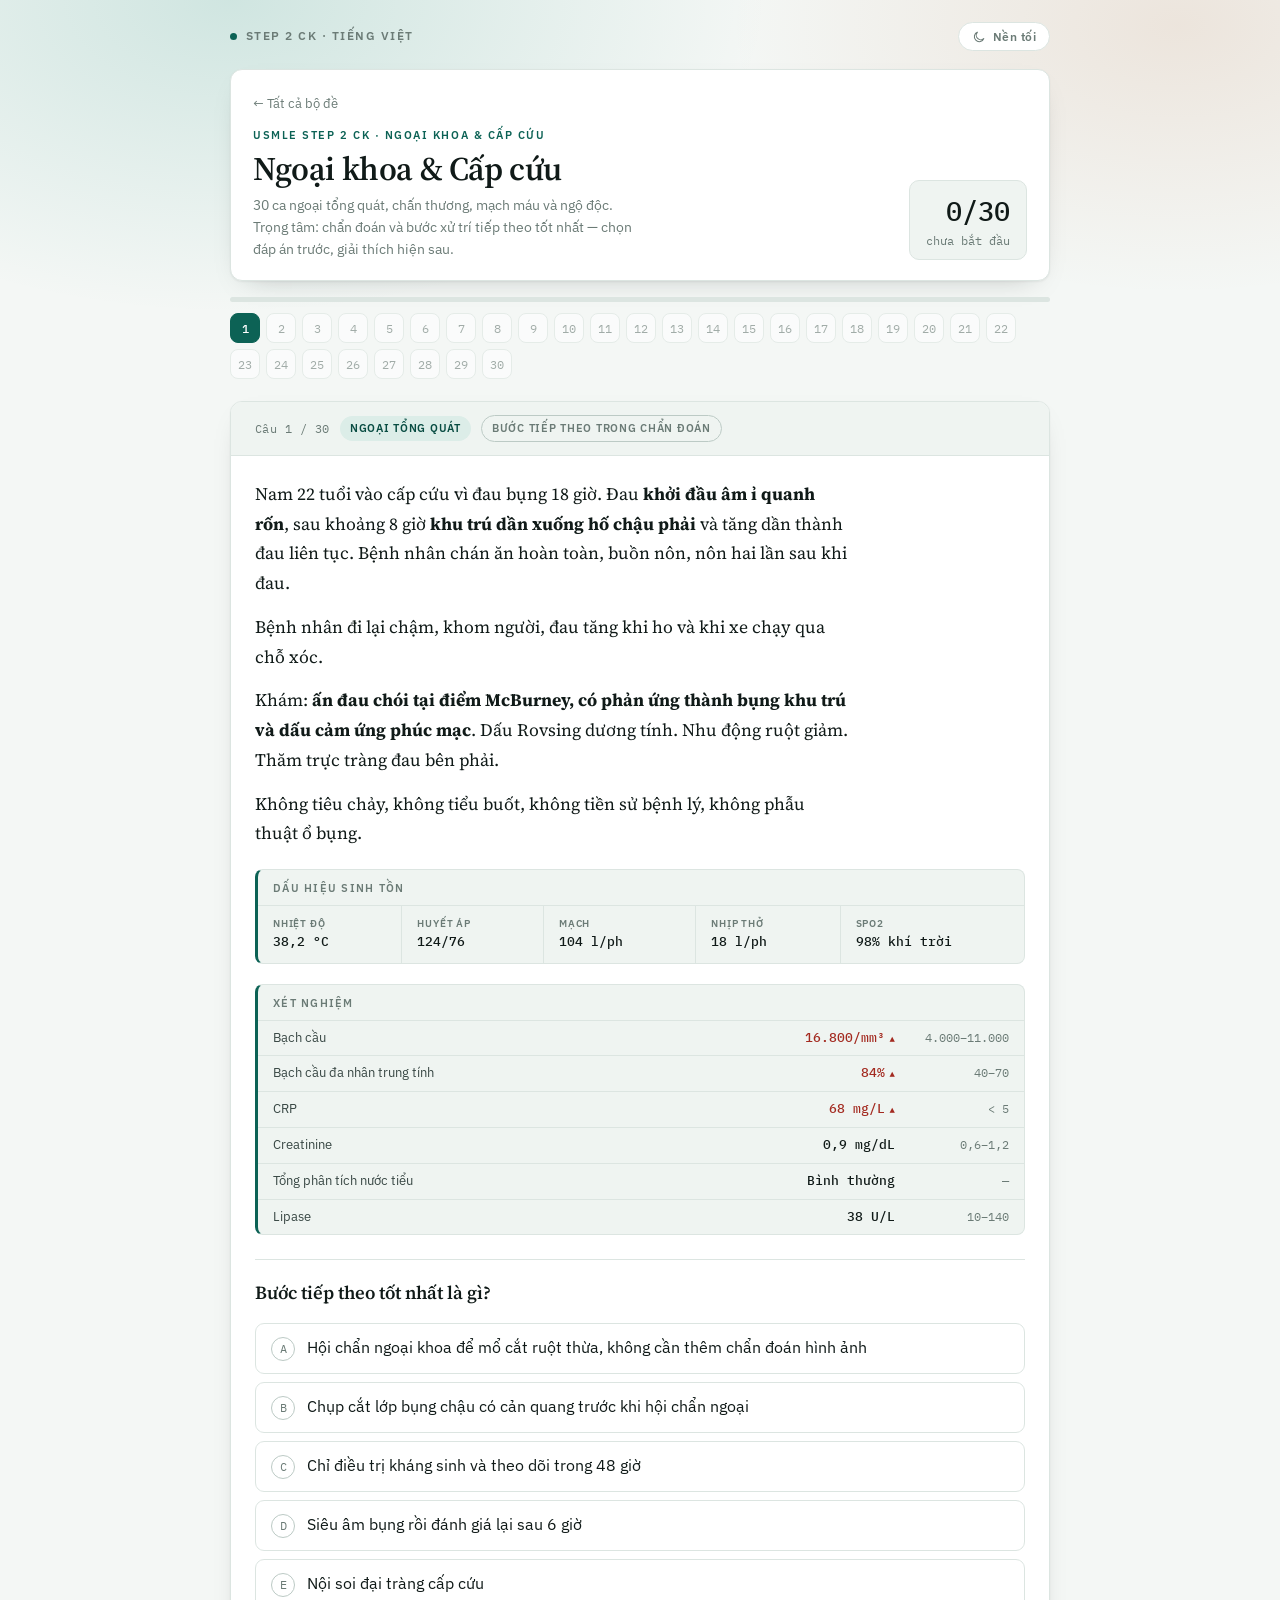
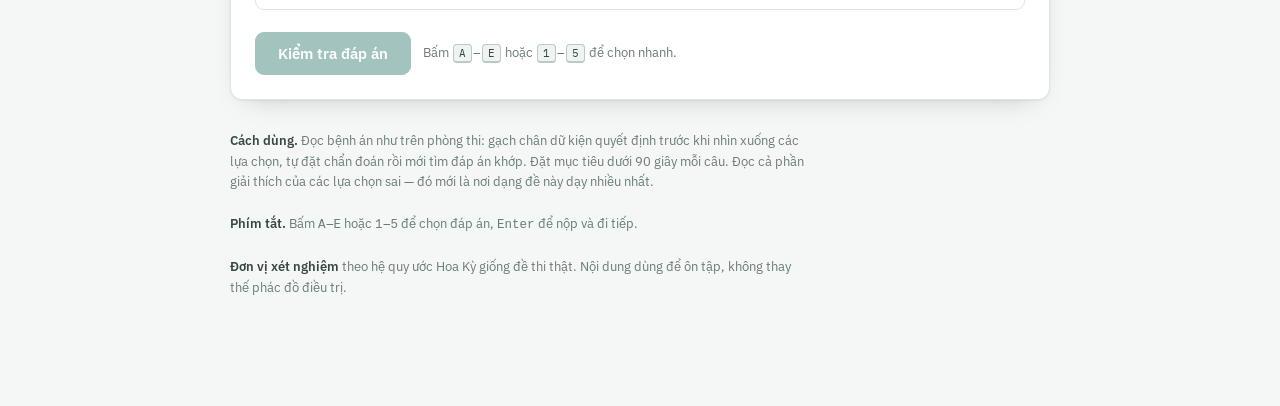
==== ngoai-cap-cuu/index.html @ 0db20a73 "Add Quiz sets: San-Phu-Khoa, Nhi-Khoa, Ngoai-Cap-Cuu and update clinical cases" ====
<!doctype html>
<html lang="vi">
<head>
<meta charset="utf-8">
<meta name="viewport" content="width=device-width, initial-scale=1">
<title>Ngoại khoa & Cấp cứu · USMLE Step 2 CK</title>
<meta name="description" content="30 ca lâm sàng ngoại khoa và cấp cứu kiểu UWorld cho USMLE Step 2 CK, trọng tâm chẩn đoán và bước xử trí tiếp theo, có giải thích từng lựa chọn.">
<meta name="theme-color" content="#0C6255">
<link rel="preconnect" href="https://fonts.googleapis.com">
<link rel="preconnect" href="https://fonts.gstatic.com" crossorigin>
<link rel="stylesheet" href="https://fonts.googleapis.com/css2?family=IBM+Plex+Mono:wght@400;500&family=IBM+Plex+Sans:wght@400;500;600&family=Source+Serif+4:opsz,wght@8..60,400;8..60,600&display=swap">
<link rel="stylesheet" href="../assets/style.css">
<link rel="icon" href="data:image/svg+xml,<svg xmlns='http://www.w3.org/2000/svg' viewBox='0 0 100 100'><text y='.9em' font-size='90'>%F0%9F%A9%BA</text></svg>">
<script>
  /* đặt giao diện trước khi vẽ để không bị nháy nền */
  try {
    var t = localStorage.getItem("step2ck:theme");
    if (t) document.documentElement.setAttribute("data-theme", t);
  } catch (e) {}
</script>
</head>
<body>

<div class="wrap">

  <div class="topbar">
    <a class="brandline" href="../"><span class="dot"></span>Step 2 CK · Tiếng Việt</a>
    <button class="themetoggle" type="button">Nền tối</button>
  </div>

  <header class="masthead">
    <div>
      <a class="backlink" href="../">← Tất cả bộ đề</a>
      <div class="eyebrow" id="set-eyebrow">USMLE Step 2 CK · Ngoại khoa & Cấp cứu</div>
      <h1 id="set-title">Ngoại khoa & Cấp cứu</h1>
      <p id="set-blurb">Trọng tâm: chẩn đoán và bước xử trí tiếp theo tốt nhất. Chọn đáp án trước, giải thích hiện sau.</p>
    </div>
    <div class="scorebox" id="scorebox"><b>0/30</b>chưa bắt đầu</div>
  </header>

  <div class="railwrap">
    <div class="railmeter"><i id="railmeter"></i></div>
    <nav class="rail" id="rail" aria-label="Tiến trình các câu"></nav>
  </div>

  <main id="stage" class="card"></main>

  <footer>
    <b>Cách dùng.</b> Đọc bệnh án như trên phòng thi: gạch chân dữ kiện quyết định trước khi nhìn xuống các lựa chọn, tự đặt chẩn đoán rồi mới tìm đáp án khớp. Đặt mục tiêu dưới 90 giây mỗi câu. Đọc cả phần giải thích của các lựa chọn sai — đó mới là nơi dạng đề này dạy nhiều nhất.
    <br><br>
    <b>Phím tắt.</b> Bấm <kbd>A</kbd>–<kbd>E</kbd> hoặc <kbd>1</kbd>–<kbd>5</kbd> để chọn đáp án, <kbd>Enter</kbd> để nộp và đi tiếp.
    <br><br>
    <b>Đơn vị xét nghiệm</b> theo hệ quy ước Hoa Kỳ giống đề thi thật. Nội dung dùng để ôn tập, không thay thế phác đồ điều trị.
  </footer>
</div>

<script src="../sets/ngoai-cap-cuu.js"></script>
<script src="../assets/quiz.js"></script>
<script src="../assets/site.js"></script>
</body>
</html>
---- assets/style.css ----
/* ==========================================================================
   USMLE Step 2 CK — hệ thống thiết kế dùng chung
   Bảng màu, kiểu chữ và bố cục cho cả trang chủ lẫn trang làm đề.
   Sáng / tối theo hệ thống, có thể ghi đè bằng [data-theme] trên <html>.
   ========================================================================== */

:root{
  --paper:#F4F7F5;
  --surface:#FFFFFF;
  --surface-2:#EFF4F1;
  --ink:#101A18;
  --ink-2:#384744;
  --ink-3:#6B7B76;
  --line:#DCE5E1;
  --line-strong:#BCCAC5;
  --accent:#0C6255;
  --accent-2:#084C42;
  --accent-3:#128976;
  --accent-soft:#DCEDE8;
  --warm:#B4602A;
  --warm-soft:#F8E9DE;
  --good:#42701B;
  --good-soft:#E9F2DA;
  --good-line:#A5C67C;
  --bad:#A32A20;
  --bad-soft:#F9E3E0;
  --bad-line:#E0A9A1;
  --on-accent:#FFFFFF;
  --glow:radial-gradient(60% 70% at 18% 0%, rgba(18,137,118,.16), transparent 70%),
         radial-gradient(50% 60% at 92% 4%, rgba(180,96,42,.12), transparent 70%);
  --shadow:0 1px 2px rgba(16,26,24,.05), 0 10px 28px -18px rgba(16,26,24,.35);
  --shadow-lift:0 2px 4px rgba(16,26,24,.06), 0 22px 44px -24px rgba(16,26,24,.42);
  --radius:12px;
  --serif:"Source Serif 4", Georgia, "Times New Roman", serif;
  --sans:"IBM Plex Sans", "Segoe UI", Roboto, Helvetica, Arial, sans-serif;
  --mono:"IBM Plex Mono", "SF Mono", Consolas, monospace;
}

@media (prefers-color-scheme: dark){
  :root:not([data-theme="light"]){
    --paper:#0C1412;
    --surface:#141F1D;
    --surface-2:#1A2724;
    --ink:#E9F0ED;
    --ink-2:#B3C2BD;
    --ink-3:#7C8C87;
    --line:#25332F;
    --line-strong:#3A4B46;
    --accent:#5FC9B4;
    --accent-2:#93E0CF;
    --accent-3:#7FD6C2;
    --accent-soft:#0F3630;
    --warm:#E2A176;
    --warm-soft:#33231A;
    --good:#9DCC66;
    --good-soft:#1A2C11;
    --good-line:#3F5E24;
    --bad:#EB958A;
    --bad-soft:#361B17;
    --bad-line:#6B3630;
    --on-accent:#0A1210;
    --glow:radial-gradient(60% 70% at 18% 0%, rgba(95,201,180,.10), transparent 70%),
           radial-gradient(50% 60% at 92% 4%, rgba(226,161,118,.08), transparent 70%);
    --shadow:0 1px 2px rgba(0,0,0,.5), 0 12px 32px -20px rgba(0,0,0,.9);
    --shadow-lift:0 2px 6px rgba(0,0,0,.55), 0 26px 50px -26px rgba(0,0,0,1);
  }
}

:root[data-theme="dark"]{
  --paper:#0C1412;
  --surface:#141F1D;
  --surface-2:#1A2724;
  --ink:#E9F0ED;
  --ink-2:#B3C2BD;
  --ink-3:#7C8C87;
  --line:#25332F;
  --line-strong:#3A4B46;
  --accent:#5FC9B4;
  --accent-2:#93E0CF;
  --accent-3:#7FD6C2;
  --accent-soft:#0F3630;
  --warm:#E2A176;
  --warm-soft:#33231A;
  --good:#9DCC66;
  --good-soft:#1A2C11;
  --good-line:#3F5E24;
  --bad:#EB958A;
  --bad-soft:#361B17;
  --bad-line:#6B3630;
  --on-accent:#0A1210;
  --glow:radial-gradient(60% 70% at 18% 0%, rgba(95,201,180,.10), transparent 70%),
         radial-gradient(50% 60% at 92% 4%, rgba(226,161,118,.08), transparent 70%);
  --shadow:0 1px 2px rgba(0,0,0,.5), 0 12px 32px -20px rgba(0,0,0,.9);
  --shadow-lift:0 2px 6px rgba(0,0,0,.55), 0 26px 50px -26px rgba(0,0,0,1);
}

*{box-sizing:border-box}
html{color-scheme:light dark}
body{
  margin:0;
  background:var(--paper);
  background-image:var(--glow);
  background-repeat:no-repeat;
  background-size:100% 640px;
  background-attachment:fixed;
  color:var(--ink);
  font-family:var(--sans);
  font-size:16px;
  line-height:1.6;
  -webkit-font-smoothing:antialiased;
}
img{max-width:100%}
:focus-visible{outline:2px solid var(--accent); outline-offset:2px; border-radius:4px}
@media (prefers-reduced-motion: reduce){*{animation:none !important; transition:none !important}}

.wrap{max-width:860px; margin:0 auto; padding:22px 20px 110px}

/* ---------- thanh trên cùng ---------- */
.topbar{display:flex; align-items:center; justify-content:space-between; gap:12px; margin-bottom:18px}
.brandline{
  display:inline-flex; align-items:center; gap:9px;
  font-size:11.5px; font-weight:600; letter-spacing:.13em; text-transform:uppercase;
  color:var(--ink-3); text-decoration:none;
}
.brandline .dot{width:7px; height:7px; border-radius:50%; background:var(--accent); flex:0 0 auto}
a.brandline:hover{color:var(--accent)}
.themetoggle{
  display:inline-flex; align-items:center; gap:7px;
  padding:6px 13px; cursor:pointer;
  font-family:var(--sans); font-size:12px; font-weight:600; letter-spacing:.04em;
  color:var(--ink-3); background:var(--surface);
  border:1px solid var(--line); border-radius:999px;
  transition:border-color .15s ease, color .15s ease;
}
.themetoggle:hover{border-color:var(--line-strong); color:var(--ink)}
.themetoggle svg{width:14px; height:14px; fill:none; stroke:currentColor; stroke-width:1.8; stroke-linecap:round}

/* ---------- ảnh đại diện ---------- */
.avatar{
  position:relative; flex:0 0 auto;
  border-radius:50%; overflow:hidden;
  background:linear-gradient(150deg, var(--accent-3), var(--accent-2));
  box-shadow:0 0 0 1px var(--line), 0 0 0 5px var(--surface), 0 0 0 6px var(--accent-soft),
             0 14px 32px -14px rgba(12,98,85,.5);
}
.avatar img{width:100%; height:100%; object-fit:cover; object-position:50% 22%; display:block; position:relative; z-index:1}
.avatar .fallback{
  position:absolute; inset:0; display:grid; place-items:center; z-index:0;
  font-family:var(--serif); font-weight:600; color:var(--on-accent);
  font-size:.4em; letter-spacing:.02em; pointer-events:none;
}
.avatar.lg{width:106px; height:106px; font-size:106px}
.avatar.sm{
  width:40px; height:40px; font-size:40px;
  box-shadow:0 0 0 1px var(--line), 0 0 0 3px var(--surface), 0 0 0 4px var(--accent-soft);
}

/* ---------- hero trang chủ ---------- */
.hero{
  display:flex; align-items:center; gap:22px; flex-wrap:wrap;
  padding:26px;
  background:var(--surface);
  border:1px solid var(--line); border-radius:var(--radius);
  box-shadow:var(--shadow);
}
.hero-text{flex:1 1 320px; min-width:0}
.eyebrow{
  font-size:11px; font-weight:600; letter-spacing:.14em; text-transform:uppercase;
  color:var(--accent);
}
.hero h1{
  font-family:var(--serif); font-weight:600;
  font-size:clamp(27px,4.6vw,38px); line-height:1.1;
  margin:8px 0 0; text-wrap:balance; letter-spacing:-.015em;
}
.hero p{margin:9px 0 0; color:var(--ink-2); font-size:14.5px; max-width:52ch}
.owner{
  margin-top:14px; padding-top:13px; border-top:1px solid var(--line);
  font-size:12.5px; color:var(--ink-3);
}
.owner b{color:var(--ink-2); font-weight:600}

/* ---------- dải số liệu ---------- */
.stats{
  display:grid; grid-template-columns:repeat(auto-fit,minmax(118px,1fr)); gap:1px;
  margin-top:14px; background:var(--line);
  border:1px solid var(--line); border-radius:var(--radius); overflow:hidden;
}
.stats div{background:var(--surface); padding:14px 16px}
.stats b{
  display:block; font-family:var(--mono); font-size:24px; font-weight:500;
  color:var(--ink); font-variant-numeric:tabular-nums; line-height:1.2;
}
.stats span{
  display:block; margin-top:3px;
  font-size:10.5px; font-weight:600; letter-spacing:.1em; text-transform:uppercase; color:var(--ink-3);
}
.stats .accent b{color:var(--accent)}

/* ---------- header trang làm đề ---------- */
.masthead{
  display:flex; flex-wrap:wrap; align-items:flex-end; justify-content:space-between;
  gap:14px 20px;
  padding:20px 22px;
  background:var(--surface);
  border:1px solid var(--line); border-radius:var(--radius);
  box-shadow:var(--shadow);
}
.masthead h1{
  font-family:var(--serif); font-weight:600;
  font-size:clamp(24px,4.2vw,33px); line-height:1.12;
  margin:7px 0 0; text-wrap:balance; letter-spacing:-.012em;
}
.masthead p{margin:7px 0 0; color:var(--ink-3); font-size:13.5px; max-width:48ch}
.backlink{
  display:inline-flex; align-items:center; gap:6px; margin-bottom:12px;
  font-size:13px; color:var(--ink-3); text-decoration:none;
}
.backlink:hover{color:var(--accent)}
.scorebox{
  text-align:right; font-family:var(--mono); font-size:11.5px; color:var(--ink-3); line-height:1.5;
  padding:10px 16px; border:1px solid var(--line); border-radius:10px; background:var(--surface-2);
}
.scorebox b{display:block; font-size:27px; color:var(--ink); font-weight:500; font-variant-numeric:tabular-nums}

/* ---------- thanh tiến trình ---------- */
.railwrap{margin:16px 0 22px}
.railmeter{height:5px; border-radius:999px; background:var(--line); overflow:hidden; margin-bottom:11px}
.railmeter i{
  display:block; height:100%; width:0;
  background:linear-gradient(90deg, var(--accent-3), var(--accent));
  border-radius:999px; transition:width .35s cubic-bezier(.4,0,.2,1);
}
.rail{display:flex; flex-wrap:wrap; gap:6px}
.pip{
  width:30px; height:30px; padding:0; cursor:pointer;
  display:grid; place-items:center;
  background:var(--surface); border:1px solid var(--line); border-radius:8px;
  font-family:var(--mono); font-size:12px; font-variant-numeric:tabular-nums;
  color:var(--ink-3);
  transition:transform .12s ease, border-color .12s ease, background .12s ease;
}
.pip:hover:not(:disabled){transform:translateY(-2px); border-color:var(--line-strong)}
.pip[data-state="current"]{background:var(--accent); border-color:var(--accent); color:var(--on-accent); font-weight:500}
.pip[data-state="correct"]{background:var(--good-soft); border-color:var(--good-line); color:var(--good); font-weight:500}
.pip[data-state="wrong"]{background:var(--bad-soft); border-color:var(--bad-line); color:var(--bad); font-weight:500}
.pip:disabled{cursor:default; opacity:.6}

/* ---------- thẻ ca lâm sàng ---------- */
.card{
  background:var(--surface);
  border:1px solid var(--line);
  border-radius:var(--radius);
  box-shadow:var(--shadow);
  overflow:hidden;
}
.card-top{
  display:flex; flex-wrap:wrap; align-items:center; gap:10px;
  padding:13px 24px;
  border-bottom:1px solid var(--line);
  background:var(--surface-2);
}
.qnum{font-family:var(--mono); font-size:12px; color:var(--ink-3); letter-spacing:.04em}
.chip{
  font-size:10.5px; font-weight:600; letter-spacing:.07em; text-transform:uppercase;
  padding:4px 10px; border-radius:999px;
  background:var(--accent-soft); color:var(--accent-2);
}
.chip.task{background:transparent; color:var(--ink-3); border:1px solid var(--line-strong)}

.body{padding:24px}
.fadein{animation:fade .3s cubic-bezier(.2,0,.2,1) both}
@keyframes fade{from{opacity:0; transform:translateY(6px)} to{opacity:1; transform:none}}

.vignette{
  font-family:var(--serif); font-size:17.5px; line-height:1.7; color:var(--ink);
  max-width:66ch;
}
.vignette p{margin:0 0 14px}
.vignette p:last-child{margin-bottom:0}

/* ---------- khối dữ liệu lâm sàng ---------- */
.datablock{
  margin:20px 0;
  border:1px solid var(--line);
  border-left:3px solid var(--accent);
  background:var(--surface-2);
  border-radius:8px;
  overflow:hidden;
}
.datablock .scroll{overflow-x:auto}
.datablock h4{
  margin:0; padding:10px 15px 8px;
  font-size:10.5px; font-weight:600; letter-spacing:.12em; text-transform:uppercase;
  color:var(--ink-3); border-bottom:1px solid var(--line);
}
.vitals{display:flex; flex-wrap:wrap; gap:0; font-family:var(--mono); font-size:13px}
.vitals div{padding:10px 15px; flex:1 1 auto; min-width:108px; border-right:1px solid var(--line)}
.vitals div:last-child{border-right:0}
.vitals span{
  display:block; font-size:10px; letter-spacing:.08em; text-transform:uppercase;
  color:var(--ink-3); font-family:var(--sans); font-weight:600;
}
.vitals b{font-weight:500; font-variant-numeric:tabular-nums}

table.labs{width:100%; border-collapse:collapse; font-family:var(--mono); font-size:13px}
table.labs td{padding:7px 15px; border-bottom:1px solid var(--line); vertical-align:baseline}
table.labs tr:last-child td{border-bottom:0}
table.labs td.name{font-family:var(--sans); color:var(--ink-2); width:52%}
table.labs td.val{text-align:right; font-variant-numeric:tabular-nums; font-weight:500; white-space:nowrap}
table.labs td.ref{text-align:right; color:var(--ink-3); font-size:11.5px; white-space:nowrap; width:1%}
table.labs td.val.hi{color:var(--bad)}
table.labs td.val.hi::after{content:" ▲"; font-size:9px}
table.labs td.val.lo{color:var(--accent)}
table.labs td.val.lo::after{content:" ▼"; font-size:9px}

/* ---------- câu hỏi và lựa chọn ---------- */
.stem{
  margin:24px 0 16px; padding-top:20px;
  border-top:1px solid var(--line);
  font-family:var(--serif); font-size:18.5px; font-weight:600; line-height:1.45;
  text-wrap:balance;
}
.choices{display:flex; flex-direction:column; gap:8px}
.choice{
  display:flex; gap:12px; align-items:flex-start;
  width:100%; text-align:left;
  padding:12px 15px;
  background:var(--surface);
  border:1px solid var(--line);
  border-radius:9px;
  font-family:var(--sans); font-size:15.5px; line-height:1.5; color:var(--ink);
  cursor:pointer;
  transition:border-color .12s ease, background .12s ease, transform .12s ease;
}
.choice:hover:not(:disabled){border-color:var(--line-strong); background:var(--surface-2); transform:translateX(2px)}
.choice .k{
  flex:0 0 auto; width:24px; height:24px; margin-top:1px;
  display:grid; place-items:center;
  border:1px solid var(--line-strong); border-radius:50%;
  font-family:var(--mono); font-size:12px; color:var(--ink-3);
  transition:background .12s ease, color .12s ease, border-color .12s ease;
}
.choice[aria-pressed="true"]{border-color:var(--accent); background:var(--accent-soft)}
.choice[aria-pressed="true"] .k{border-color:var(--accent); background:var(--accent); color:var(--on-accent)}
.choice:disabled{cursor:default; transform:none}
.choice.is-correct{border-color:var(--good-line); background:var(--good-soft)}
.choice.is-correct .k{border-color:var(--good); background:var(--good); color:var(--on-accent)}
.choice.is-wrong{border-color:var(--bad-line); background:var(--bad-soft)}
.choice.is-wrong .k{border-color:var(--bad); background:var(--bad); color:var(--on-accent)}
.choice.is-muted{opacity:.5}
.tag{
  margin-left:auto; align-self:center;
  font-size:10.5px; font-weight:600; letter-spacing:.07em;
  text-transform:uppercase; white-space:nowrap;
}
.tag.g{color:var(--good)}
.tag.r{color:var(--bad)}

/* ---------- nút ---------- */
.actions{display:flex; flex-wrap:wrap; align-items:center; gap:12px; margin-top:22px}
.btn{
  font-family:var(--sans); font-size:14.5px; font-weight:600;
  padding:11px 22px; border-radius:9px; cursor:pointer;
  border:1px solid var(--accent); background:var(--accent); color:var(--on-accent);
  transition:opacity .12s ease, transform .12s ease;
}
.btn:hover:not(:disabled){opacity:.88; transform:translateY(-1px)}
.btn:disabled{opacity:.38; cursor:not-allowed}
.btn.ghost{background:transparent; color:var(--ink-2); border-color:var(--line-strong)}
.btn.ghost:hover:not(:disabled){border-color:var(--ink-3)}
.hint{font-size:13px; color:var(--ink-3)}
.hint kbd{
  font-family:var(--mono); font-size:11px; padding:1px 5px; margin:0 1px;
  border:1px solid var(--line-strong); border-bottom-width:2px; border-radius:4px;
  background:var(--surface-2); color:var(--ink-2);
}

/* ---------- phần giải thích ---------- */
.expl{margin-top:28px; padding-top:24px; border-top:2px solid var(--ink)}
.verdict{
  display:flex; align-items:baseline; gap:10px; flex-wrap:wrap;
  font-size:14px; margin-bottom:20px; padding:12px 15px; border-radius:9px;
}
.verdict.ok{background:var(--good-soft); border:1px solid var(--good-line)}
.verdict.no{background:var(--bad-soft); border:1px solid var(--bad-line)}
.verdict .mark{font-family:var(--sans); font-weight:600; font-size:15px}
.verdict.ok .mark{color:var(--good)}
.verdict.no .mark{color:var(--bad)}
.verdict .ans{font-family:var(--mono); font-size:12.5px; color:var(--ink-2)}
.expl h3{
  font-family:var(--sans); font-size:11px; font-weight:600;
  letter-spacing:.12em; text-transform:uppercase; color:var(--ink-3);
  margin:0 0 9px;
}
.expl h3.spaced{margin-top:26px}
.expl .prose{font-family:var(--serif); font-size:16.5px; line-height:1.68; max-width:66ch; color:var(--ink)}
.expl .prose p{margin:0 0 12px}
.expl .prose p:last-child{margin-bottom:0}
.expl b, .expl strong{font-weight:600}
.wrongs{margin:22px 0 0; padding:0; list-style:none; display:flex; flex-direction:column; gap:12px}
.wrongs li{
  display:grid; grid-template-columns:auto 1fr; gap:12px;
  font-size:15px; line-height:1.58; color:var(--ink-2); max-width:70ch;
}
.wrongs .k{
  font-family:var(--mono); font-size:12px; color:var(--ink-3);
  border:1px solid var(--line); border-radius:6px;
  width:22px; height:22px; display:grid; place-items:center; margin-top:2px;
}
.objective{
  margin-top:26px; padding:16px 19px; border-radius:10px;
  background:var(--accent-soft);
}
.objective h3{color:var(--accent-2); margin-bottom:6px}
.objective p{margin:0; font-family:var(--serif); font-size:16px; line-height:1.62; color:var(--ink)}

/* ---------- tổng kết ---------- */
.summary{padding:28px 24px}
.summary h2{font-family:var(--serif); font-size:26px; margin:0 0 4px; font-weight:600}
.summary .lede{color:var(--ink-3); font-size:14.5px; margin:0 0 22px; max-width:62ch}
.bigscore{
  display:flex; align-items:center; gap:20px; flex-wrap:wrap;
  padding:18px 20px; margin-bottom:24px;
  background:var(--surface-2); border:1px solid var(--line); border-radius:10px;
}
.ring{width:90px; height:90px; flex:0 0 auto; position:relative}
.ring svg{transform:rotate(-90deg); display:block}
.ring circle{fill:none; stroke-width:9; stroke-linecap:round}
.ring .track{stroke:var(--line)}
.ring .fill{stroke:var(--accent); transition:stroke-dashoffset .8s cubic-bezier(.3,0,.2,1)}
.ring .pct{
  position:absolute; inset:0; display:grid; place-items:center;
  font-family:var(--mono); font-size:19px; font-weight:500; color:var(--ink);
  font-variant-numeric:tabular-nums;
}
.bigscore .num{flex:1 1 180px}
.bigscore .num b{display:block; font-family:var(--serif); font-size:30px; font-weight:600; line-height:1.15}
.bigscore .num span{font-size:13px; color:var(--ink-3)}

.byspec{margin:0 0 26px; display:flex; flex-direction:column; gap:9px}
.byspec .row{display:grid; grid-template-columns:minmax(104px,auto) 1fr auto; gap:12px; align-items:center; font-size:13px}
.byspec .nm{color:var(--ink-2); font-weight:500}
.byspec .track{height:6px; border-radius:999px; background:var(--line); overflow:hidden}
.byspec .track i{display:block; height:100%; background:var(--good); border-radius:999px}
.byspec .track i.mid{background:var(--warm)}
.byspec .track i.weak{background:var(--bad)}
.byspec .sc{font-family:var(--mono); font-size:12px; color:var(--ink-3); font-variant-numeric:tabular-nums}

.tally{display:flex; flex-direction:column; gap:0; border-top:1px solid var(--line)}
.tally a{
  display:grid; grid-template-columns:auto 1fr auto; gap:12px; align-items:center;
  padding:12px 4px; border-bottom:1px solid var(--line);
  color:inherit; text-decoration:none; cursor:pointer; border-radius:6px;
}
.tally a:hover{background:var(--surface-2)}
.tally .n{font-family:var(--mono); font-size:12px; color:var(--ink-3)}
.tally .t{font-size:14.5px}
.tally .t em{
  display:block; font-style:normal; font-size:11.5px; color:var(--ink-3);
  letter-spacing:.06em; text-transform:uppercase; font-weight:600;
}
.tally .s{font-size:11px; font-weight:600; letter-spacing:.07em; text-transform:uppercase}
.tally .s.g{color:var(--good)}
.tally .s.r{color:var(--bad)}

/* ---------- trang chủ: danh sách bộ đề ---------- */
.sets{display:grid; grid-template-columns:repeat(auto-fit,minmax(min(100%,330px),1fr)); gap:14px; margin-top:16px}
.set{
  position:relative; display:flex; flex-direction:column;
  padding:20px 22px 18px;
  background:var(--surface); border:1px solid var(--line); border-radius:var(--radius);
  color:inherit; text-decoration:none;
  box-shadow:var(--shadow);
  overflow:hidden;
  transition:border-color .15s ease, transform .15s ease, box-shadow .15s ease;
}
.set::before{
  content:""; position:absolute; inset:0 0 auto 0; height:3px;
  background:linear-gradient(90deg, var(--accent-3), var(--accent));
  opacity:0; transition:opacity .15s ease;
}
a.set:hover{border-color:var(--line-strong); transform:translateY(-3px); box-shadow:var(--shadow-lift)}
a.set:hover::before{opacity:1}
.set .top{display:flex; align-items:center; gap:11px; margin-bottom:10px}
.set .ico{
  flex:0 0 auto; width:36px; height:36px; border-radius:10px;
  display:grid; place-items:center; font-size:18px;
  background:var(--accent-soft);
}
.set h2{
  margin:0; font-family:var(--serif); font-size:19.5px; font-weight:600; line-height:1.2;
  text-wrap:balance; flex:1 1 auto;
}
.set p{margin:0; font-size:14px; color:var(--ink-2); line-height:1.55}
.set .meta{
  margin-top:12px; display:flex; align-items:center; gap:8px; flex-wrap:wrap;
  font-family:var(--mono); font-size:11.5px; color:var(--ink-3);
}
.set .state{
  font-size:10.5px; font-weight:600; letter-spacing:.07em; text-transform:uppercase;
  padding:3px 9px; border-radius:999px; white-space:nowrap;
  font-family:var(--sans);
  background:var(--accent-soft); color:var(--accent-2);
}
.set .state.part{background:var(--warm-soft); color:var(--warm)}
.set .state.full{background:var(--good-soft); color:var(--good)}
.set .prog{margin-top:12px; height:5px; border-radius:999px; background:var(--line); overflow:hidden}
.set .prog i{display:block; height:100%; background:var(--accent); border-radius:999px; transition:width .5s ease}
.set.soon{opacity:.62; box-shadow:none; cursor:default}
.set.soon .state{background:transparent; color:var(--ink-3); border:1px solid var(--line-strong)}
.set.soon .ico{background:var(--surface-2)}

.section-label{
  margin:34px 0 0;
  font-size:11px; font-weight:600; letter-spacing:.12em; text-transform:uppercase;
  color:var(--ink-3);
}

/* ---------- mẹo ôn thi trên trang chủ ---------- */
.tips{
  margin-top:16px; padding:20px 22px;
  background:var(--surface); border:1px solid var(--line); border-radius:var(--radius);
  box-shadow:var(--shadow);
}
.tips h3{
  margin:0 0 12px; font-size:11px; font-weight:600;
  letter-spacing:.12em; text-transform:uppercase; color:var(--ink-3);
}
.tips ol{margin:0; padding-left:20px; display:flex; flex-direction:column; gap:9px}
.tips li{font-size:14.5px; color:var(--ink-2); line-height:1.6}
.tips li b{color:var(--ink); font-weight:600}

footer{margin-top:30px; font-size:12.5px; color:var(--ink-3); line-height:1.65; max-width:72ch}
footer b{color:var(--ink-2); font-weight:600}
footer a{color:var(--accent)}
code{font-family:var(--mono); font-size:.9em; background:var(--surface-2); padding:1px 5px; border-radius:4px}

@media (max-width:560px){
  .wrap{padding:16px 14px 84px}
  .body{padding:18px 16px}
  .card-top{padding:11px 16px}
  .hero{padding:20px 18px; gap:16px}
  .avatar.lg{width:78px; height:78px; font-size:78px}
  .vignette{font-size:16.5px}
  .stem{font-size:17px}
  .scorebox{text-align:left}
  .summary{padding:22px 16px}
  .masthead{padding:16px 18px}
  .byspec .row{grid-template-columns:1fr auto; gap:5px 10px}
  .byspec .track{grid-column:1 / -1; order:3}
}

/* tiêu đề phụ trong bảng tổng kết */
.summary h3{
  margin:0 0 10px; font-size:11px; font-weight:600;
  letter-spacing:.12em; text-transform:uppercase; color:var(--ink-3);
}
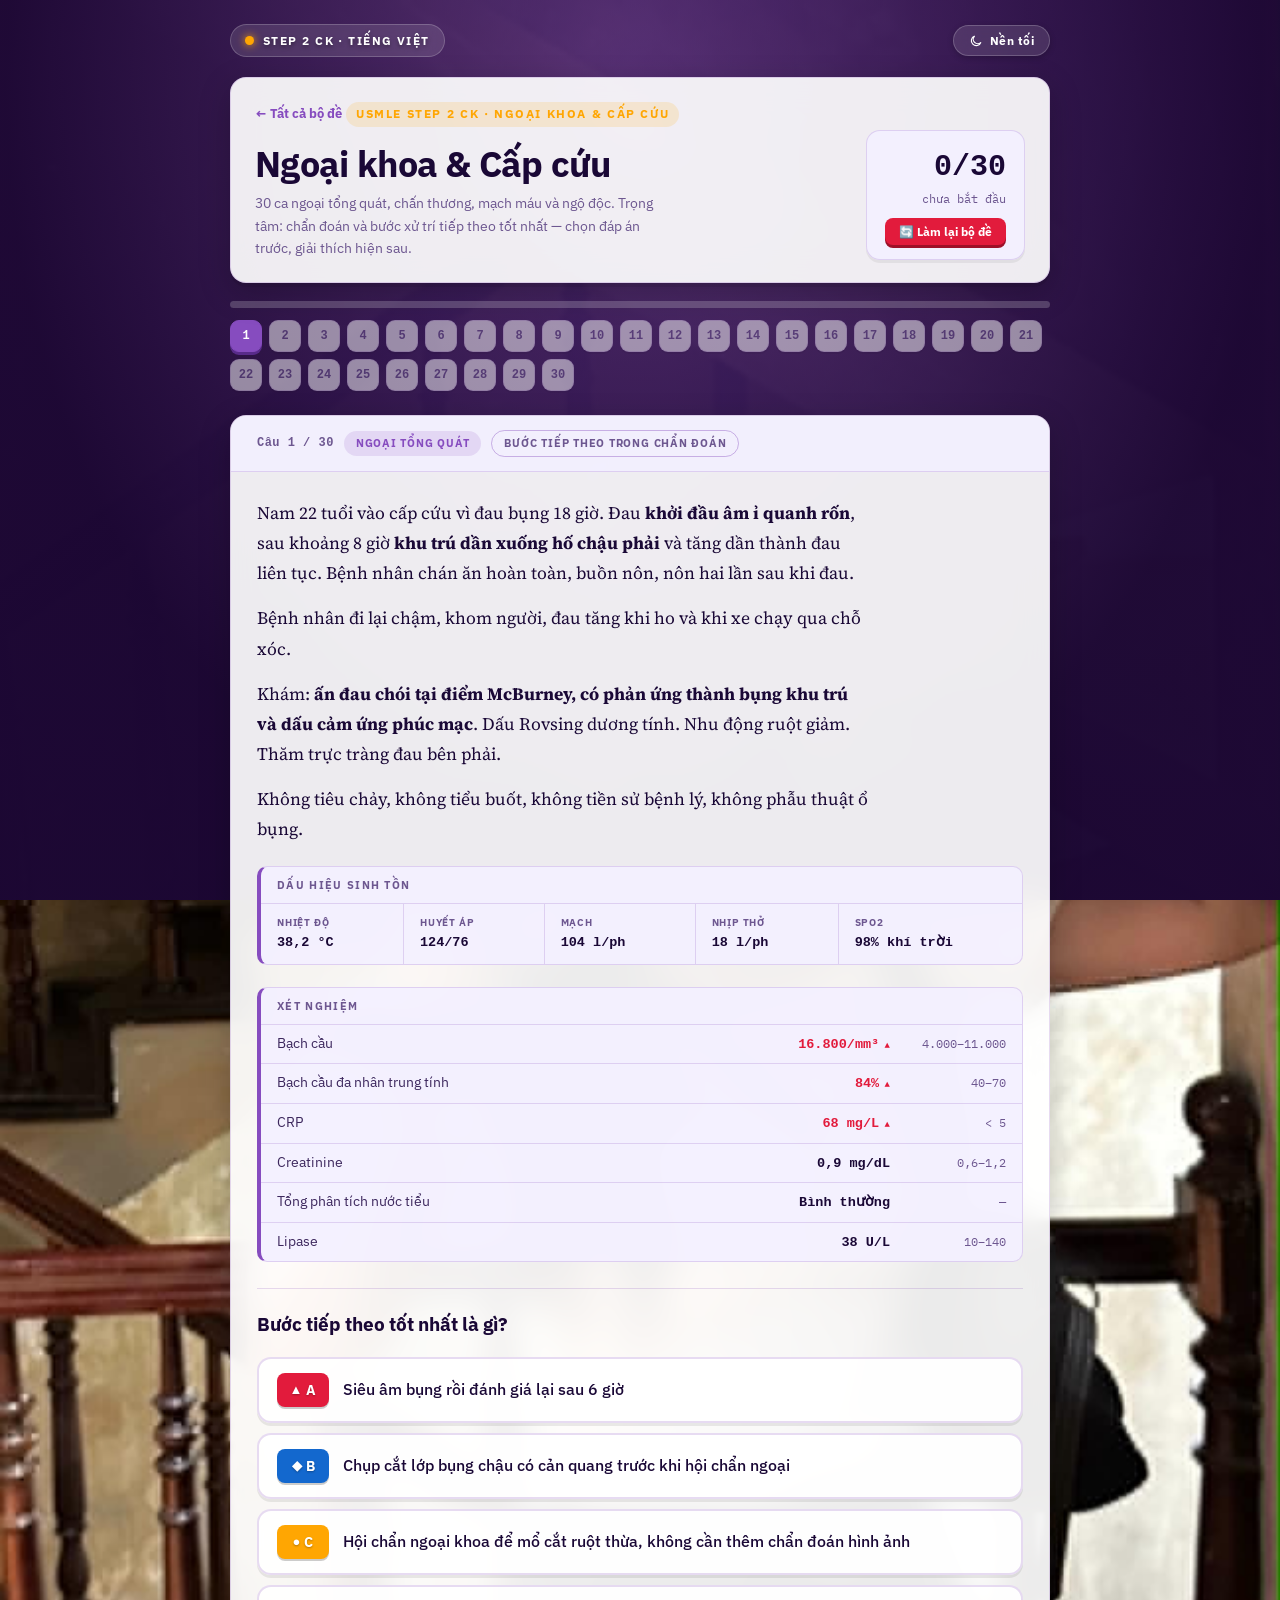
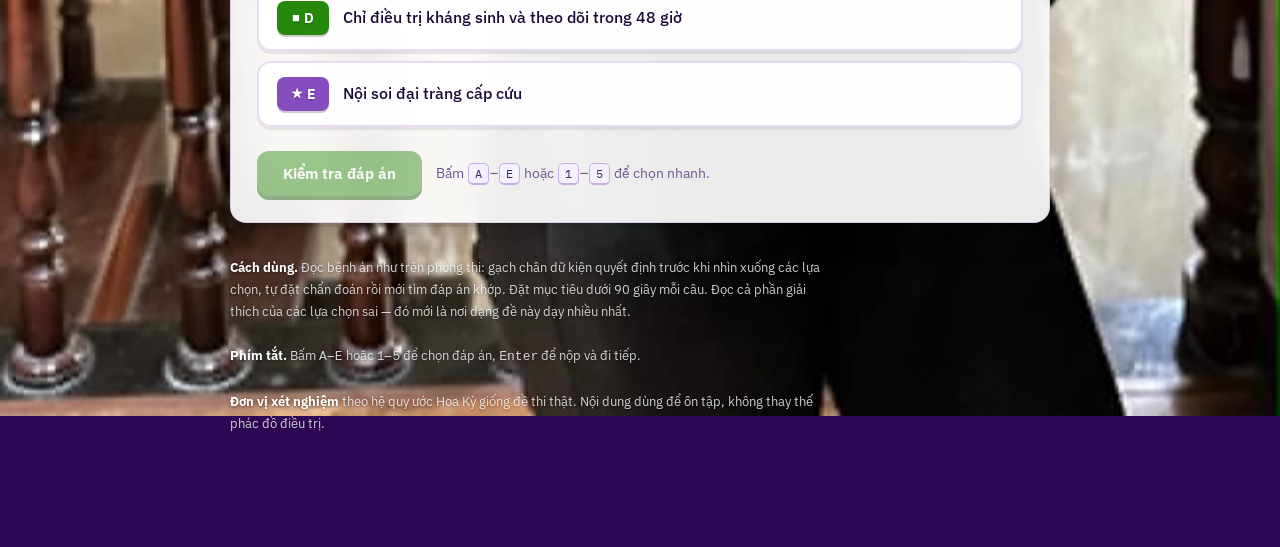
==== commit c0230079: "Add asset cache buster versions to force fresh reload of Kahoot theme and photo" ====
--- a/ngoai-cap-cuu/index.html
+++ b/ngoai-cap-cuu/index.html
@@ -9,7 +9,7 @@
 <link rel="preconnect" href="https://fonts.googleapis.com">
 <link rel="preconnect" href="https://fonts.gstatic.com" crossorigin>
 <link rel="stylesheet" href="https://fonts.googleapis.com/css2?family=IBM+Plex+Mono:wght@400;500&family=IBM+Plex+Sans:wght@400;500;600&family=Source+Serif+4:opsz,wght@8..60,400;8..60,600&display=swap">
-<link rel="stylesheet" href="../assets/style.css">
+<link rel="stylesheet" href="../assets/style.css?v=kahoot2">
 <link rel="icon" href="data:image/svg+xml,<svg xmlns='http://www.w3.org/2000/svg' viewBox='0 0 100 100'><text y='.9em' font-size='90'>%F0%9F%A9%BA</text></svg>">
 <script>
   /* đặt giao diện trước khi vẽ để không bị nháy nền */
@@ -55,7 +55,7 @@
 </div>
 
 <script src="../sets/ngoai-cap-cuu.js"></script>
-<script src="../assets/quiz.js"></script>
-<script src="../assets/site.js"></script>
+<script src="../assets/quiz.js?v=kahoot2"></script>
+<script src="../assets/site.js?v=kahoot2"></script>
 </body>
 </html>
--- a/assets/style.css
+++ b/assets/style.css
@@ -1,36 +1,33 @@
 /* ==========================================================================
-   USMLE Step 2 CK — hệ thống thiết kế dùng chung
-   Bảng màu, kiểu chữ và bố cục cho cả trang chủ lẫn trang làm đề.
-   Sáng / tối theo hệ thống, có thể ghi đè bằng [data-theme] trên <html>.
+   USMLE Step 2 CK — Giao diện phong cách Kahoot & Glassmorphism
+   Hình nền cá nhân hóa với bảng màu rực rỡ, phím bấm 3D và hình khối đặc trưng.
    ========================================================================== */
 
 :root{
-  --paper:#F4F7F5;
-  --surface:#FFFFFF;
-  --surface-2:#EFF4F1;
-  --ink:#101A18;
-  --ink-2:#384744;
-  --ink-3:#6B7B76;
-  --line:#DCE5E1;
-  --line-strong:#BCCAC5;
-  --accent:#0C6255;
-  --accent-2:#084C42;
-  --accent-3:#128976;
-  --accent-soft:#DCEDE8;
-  --warm:#B4602A;
-  --warm-soft:#F8E9DE;
-  --good:#42701B;
-  --good-soft:#E9F2DA;
-  --good-line:#A5C67C;
-  --bad:#A32A20;
-  --bad-soft:#F9E3E0;
-  --bad-line:#E0A9A1;
+  --paper:#2E0854;
+  --surface:rgba(255, 255, 255, 0.92);
+  --surface-2:rgba(244, 240, 255, 0.92);
+  --ink:#1A0836;
+  --ink-2:#3D285E;
+  --ink-3:#6D5790;
+  --line:rgba(134, 76, 191, 0.20);
+  --line-strong:rgba(134, 76, 191, 0.40);
+  --accent:#864CBF;
+  --accent-2:#46178F;
+  --accent-3:#A86CE4;
+  --accent-soft:rgba(134, 76, 191, 0.14);
+  --warm:#FFA602;
+  --warm-soft:rgba(255, 166, 2, 0.16);
+  --good:#26890C;
+  --good-soft:#E5F5DE;
+  --good-line:#73C358;
+  --bad:#E21B3C;
+  --bad-soft:#FDE8EC;
+  --bad-line:#F48B9D;
   --on-accent:#FFFFFF;
-  --glow:radial-gradient(60% 70% at 18% 0%, rgba(18,137,118,.16), transparent 70%),
-         radial-gradient(50% 60% at 92% 4%, rgba(180,96,42,.12), transparent 70%);
-  --shadow:0 1px 2px rgba(16,26,24,.05), 0 10px 28px -18px rgba(16,26,24,.35);
-  --shadow-lift:0 2px 4px rgba(16,26,24,.06), 0 22px 44px -24px rgba(16,26,24,.42);
-  --radius:12px;
+  --shadow:0 10px 32px rgba(0,0,0,.22), 0 4px 0 rgba(0,0,0,.08);
+  --shadow-lift:0 16px 44px rgba(0,0,0,.30), 0 6px 0 rgba(0,0,0,.10);
+  --radius:16px;
   --serif:"Source Serif 4", Georgia, "Times New Roman", serif;
   --sans:"IBM Plex Sans", "Segoe UI", Roboto, Helvetica, Arial, sans-serif;
   --mono:"IBM Plex Mono", "SF Mono", Consolas, monospace;
@@ -38,217 +35,238 @@
 
 @media (prefers-color-scheme: dark){
   :root:not([data-theme="light"]){
-    --paper:#0C1412;
-    --surface:#141F1D;
-    --surface-2:#1A2724;
-    --ink:#E9F0ED;
-    --ink-2:#B3C2BD;
-    --ink-3:#7C8C87;
-    --line:#25332F;
-    --line-strong:#3A4B46;
-    --accent:#5FC9B4;
-    --accent-2:#93E0CF;
-    --accent-3:#7FD6C2;
-    --accent-soft:#0F3630;
-    --warm:#E2A176;
-    --warm-soft:#33231A;
-    --good:#9DCC66;
-    --good-soft:#1A2C11;
-    --good-line:#3F5E24;
-    --bad:#EB958A;
-    --bad-soft:#361B17;
-    --bad-line:#6B3630;
-    --on-accent:#0A1210;
-    --glow:radial-gradient(60% 70% at 18% 0%, rgba(95,201,180,.10), transparent 70%),
-           radial-gradient(50% 60% at 92% 4%, rgba(226,161,118,.08), transparent 70%);
-    --shadow:0 1px 2px rgba(0,0,0,.5), 0 12px 32px -20px rgba(0,0,0,.9);
-    --shadow-lift:0 2px 6px rgba(0,0,0,.55), 0 26px 50px -26px rgba(0,0,0,1);
+    --paper:#120324;
+    --surface:rgba(28, 12, 50, 0.88);
+    --surface-2:rgba(42, 20, 72, 0.88);
+    --ink:#F7F3FF;
+    --ink-2:#D4C6ED;
+    --ink-3:#9E8CBF;
+    --line:rgba(168, 108, 228, 0.25);
+    --line-strong:rgba(168, 108, 228, 0.48);
+    --accent:#B37DED;
+    --accent-2:#DAB6FF;
+    --accent-3:#9D5CE6;
+    --accent-soft:rgba(168, 108, 228, 0.22);
+    --warm:#FFBE3B;
+    --warm-soft:rgba(255, 190, 59, 0.20);
+    --good:#4CD12A;
+    --good-soft:rgba(46, 173, 14, 0.22);
+    --good-line:#389914;
+    --bad:#FF4D6D;
+    --bad-soft:rgba(226, 27, 60, 0.24);
+    --bad-line:#A3132B;
+    --on-accent:#120324;
+    --shadow:0 12px 36px rgba(0,0,0,.55), 0 4px 0 rgba(0,0,0,.4);
+    --shadow-lift:0 18px 48px rgba(0,0,0,.65), 0 6px 0 rgba(0,0,0,.5);
   }
 }
 
 :root[data-theme="dark"]{
-  --paper:#0C1412;
-  --surface:#141F1D;
-  --surface-2:#1A2724;
-  --ink:#E9F0ED;
-  --ink-2:#B3C2BD;
-  --ink-3:#7C8C87;
-  --line:#25332F;
-  --line-strong:#3A4B46;
-  --accent:#5FC9B4;
-  --accent-2:#93E0CF;
-  --accent-3:#7FD6C2;
-  --accent-soft:#0F3630;
-  --warm:#E2A176;
-  --warm-soft:#33231A;
-  --good:#9DCC66;
-  --good-soft:#1A2C11;
-  --good-line:#3F5E24;
-  --bad:#EB958A;
-  --bad-soft:#361B17;
-  --bad-line:#6B3630;
-  --on-accent:#0A1210;
-  --glow:radial-gradient(60% 70% at 18% 0%, rgba(95,201,180,.10), transparent 70%),
-         radial-gradient(50% 60% at 92% 4%, rgba(226,161,118,.08), transparent 70%);
-  --shadow:0 1px 2px rgba(0,0,0,.5), 0 12px 32px -20px rgba(0,0,0,.9);
-  --shadow-lift:0 2px 6px rgba(0,0,0,.55), 0 26px 50px -26px rgba(0,0,0,1);
+  --paper:#120324;
+  --surface:rgba(28, 12, 50, 0.88);
+  --surface-2:rgba(42, 20, 72, 0.88);
+  --ink:#F7F3FF;
+  --ink-2:#D4C6ED;
+  --ink-3:#9E8CBF;
+  --line:rgba(168, 108, 228, 0.25);
+  --line-strong:rgba(168, 108, 228, 0.48);
+  --accent:#B37DED;
+  --accent-2:#DAB6FF;
+  --accent-3:#9D5CE6;
+  --accent-soft:rgba(168, 108, 228, 0.22);
+  --warm:#FFBE3B;
+  --warm-soft:rgba(255, 190, 59, 0.20);
+  --good:#4CD12A;
+  --good-soft:rgba(46, 173, 14, 0.22);
+  --good-line:#389914;
+  --bad:#FF4D6D;
+  --bad-soft:rgba(226, 27, 60, 0.24);
+  --bad-line:#A3132B;
+  --on-accent:#120324;
+  --shadow:0 12px 36px rgba(0,0,0,.55), 0 4px 0 rgba(0,0,0,.4);
+  --shadow-lift:0 18px 48px rgba(0,0,0,.65), 0 6px 0 rgba(0,0,0,.5);
 }
 
 *{box-sizing:border-box}
 html{color-scheme:light dark}
 body{
   margin:0;
-  background:var(--paper);
-  background-image:var(--glow);
+  background-color:#2E0854;
+  background-image:
+    radial-gradient(ellipse at 50% 10%, rgba(134, 76, 191, 0.48) 0%, rgba(30, 8, 55, 0.88) 70%),
+    linear-gradient(180deg, rgba(25, 6, 46, 0.78) 0%, rgba(12, 3, 22, 0.92) 100%),
+    url('bg.png');
+  background-size:cover;
+  background-position:center top;
+  background-attachment:fixed;
   background-repeat:no-repeat;
-  background-size:100% 640px;
-  background-attachment:fixed;
   color:var(--ink);
   font-family:var(--sans);
   font-size:16px;
   line-height:1.6;
   -webkit-font-smoothing:antialiased;
+  min-height:100vh;
 }
 img{max-width:100%}
-:focus-visible{outline:2px solid var(--accent); outline-offset:2px; border-radius:4px}
+:focus-visible{outline:3px solid var(--accent); outline-offset:2px; border-radius:6px}
 @media (prefers-reduced-motion: reduce){*{animation:none !important; transition:none !important}}
 
-.wrap{max-width:860px; margin:0 auto; padding:22px 20px 110px}
+.wrap{max-width:860px; margin:0 auto; padding:24px 20px 120px}
 
 /* ---------- thanh trên cùng ---------- */
-.topbar{display:flex; align-items:center; justify-content:space-between; gap:12px; margin-bottom:18px}
+.topbar{display:flex; align-items:center; justify-content:space-between; gap:12px; margin-bottom:20px}
 .brandline{
   display:inline-flex; align-items:center; gap:9px;
-  font-size:11.5px; font-weight:600; letter-spacing:.13em; text-transform:uppercase;
-  color:var(--ink-3); text-decoration:none;
-}
-.brandline .dot{width:7px; height:7px; border-radius:50%; background:var(--accent); flex:0 0 auto}
-a.brandline:hover{color:var(--accent)}
+  font-size:12px; font-weight:700; letter-spacing:.12em; text-transform:uppercase;
+  color:#FFFFFF; text-decoration:none;
+  text-shadow:0 2px 4px rgba(0,0,0,.4);
+  background:rgba(255,255,255,.12);
+  padding:6px 14px; border-radius:999px;
+  backdrop-filter:blur(8px);
+  border:1px solid rgba(255,255,255,.2);
+  transition:background .15s ease, transform .15s ease;
+}
+.brandline .dot{width:9px; height:9px; border-radius:50%; background:#FFA602; flex:0 0 auto; box-shadow:0 0 8px #FFA602}
+a.brandline:hover{background:rgba(255,255,255,.2); transform:translateY(-1px)}
 .themetoggle{
   display:inline-flex; align-items:center; gap:7px;
-  padding:6px 13px; cursor:pointer;
-  font-family:var(--sans); font-size:12px; font-weight:600; letter-spacing:.04em;
-  color:var(--ink-3); background:var(--surface);
-  border:1px solid var(--line); border-radius:999px;
-  transition:border-color .15s ease, color .15s ease;
-}
-.themetoggle:hover{border-color:var(--line-strong); color:var(--ink)}
-.themetoggle svg{width:14px; height:14px; fill:none; stroke:currentColor; stroke-width:1.8; stroke-linecap:round}
+  padding:7px 15px; cursor:pointer;
+  font-family:var(--sans); font-size:12px; font-weight:700; letter-spacing:.04em;
+  color:#FFFFFF; background:rgba(255,255,255,.12);
+  border:1px solid rgba(255,255,255,.2); border-radius:999px;
+  backdrop-filter:blur(8px);
+  box-shadow:0 2px 6px rgba(0,0,0,.2);
+  transition:border-color .15s ease, background .15s ease, transform .15s ease;
+}
+.themetoggle:hover{background:rgba(255,255,255,.24); transform:translateY(-1px)}
+.themetoggle svg{width:14px; height:14px; fill:none; stroke:currentColor; stroke-width:2; stroke-linecap:round}
 
 /* ---------- ảnh đại diện ---------- */
 .avatar{
   position:relative; flex:0 0 auto;
   border-radius:50%; overflow:hidden;
-  background:linear-gradient(150deg, var(--accent-3), var(--accent-2));
-  box-shadow:0 0 0 1px var(--line), 0 0 0 5px var(--surface), 0 0 0 6px var(--accent-soft),
-             0 14px 32px -14px rgba(12,98,85,.5);
-}
-.avatar img{width:100%; height:100%; object-fit:cover; object-position:50% 22%; display:block; position:relative; z-index:1}
+  background:linear-gradient(150deg, #864CBF, #FFA602);
+  box-shadow:0 0 0 4px #FFFFFF, 0 0 0 7px #FFA602, 0 14px 32px rgba(0,0,0,.45);
+}
+.avatar img{width:100%; height:100%; object-fit:cover; object-position:50% 20%; display:block; position:relative; z-index:1}
 .avatar .fallback{
   position:absolute; inset:0; display:grid; place-items:center; z-index:0;
-  font-family:var(--serif); font-weight:600; color:var(--on-accent);
+  font-family:var(--sans); font-weight:700; color:#FFFFFF;
   font-size:.4em; letter-spacing:.02em; pointer-events:none;
 }
-.avatar.lg{width:106px; height:106px; font-size:106px}
+.avatar.lg{width:112px; height:112px; font-size:112px}
 .avatar.sm{
-  width:40px; height:40px; font-size:40px;
-  box-shadow:0 0 0 1px var(--line), 0 0 0 3px var(--surface), 0 0 0 4px var(--accent-soft);
+  width:44px; height:44px; font-size:44px;
+  box-shadow:0 0 0 2px #FFFFFF, 0 0 0 4px #FFA602, 0 4px 10px rgba(0,0,0,.3);
 }
 
 /* ---------- hero trang chủ ---------- */
 .hero{
-  display:flex; align-items:center; gap:22px; flex-wrap:wrap;
-  padding:26px;
+  display:flex; align-items:center; gap:24px; flex-wrap:wrap;
+  padding:28px;
   background:var(--surface);
+  backdrop-filter:blur(16px);
+  -webkit-backdrop-filter:blur(16px);
   border:1px solid var(--line); border-radius:var(--radius);
   box-shadow:var(--shadow);
 }
 .hero-text{flex:1 1 320px; min-width:0}
 .eyebrow{
-  font-size:11px; font-weight:600; letter-spacing:.14em; text-transform:uppercase;
-  color:var(--accent);
+  display:inline-block;
+  font-size:11.5px; font-weight:700; letter-spacing:.14em; text-transform:uppercase;
+  color:#FFA602; background:rgba(255,166,2,.15);
+  padding:3px 10px; border-radius:999px;
+  margin-bottom:6px;
 }
 .hero h1{
-  font-family:var(--serif); font-weight:600;
-  font-size:clamp(27px,4.6vw,38px); line-height:1.1;
-  margin:8px 0 0; text-wrap:balance; letter-spacing:-.015em;
-}
-.hero p{margin:9px 0 0; color:var(--ink-2); font-size:14.5px; max-width:52ch}
+  font-family:var(--sans); font-weight:800;
+  font-size:clamp(28px,4.8vw,40px); line-height:1.15;
+  margin:4px 0 0; text-wrap:balance; letter-spacing:-.02em;
+}
+.hero p{margin:10px 0 0; color:var(--ink-2); font-size:15px; max-width:54ch}
 .owner{
-  margin-top:14px; padding-top:13px; border-top:1px solid var(--line);
-  font-size:12.5px; color:var(--ink-3);
-}
-.owner b{color:var(--ink-2); font-weight:600}
+  margin-top:16px; padding-top:14px; border-top:1px solid var(--line);
+  font-size:13px; color:var(--ink-3);
+}
+.owner b{color:var(--ink-2); font-weight:700}
 
 /* ---------- dải số liệu ---------- */
 .stats{
-  display:grid; grid-template-columns:repeat(auto-fit,minmax(118px,1fr)); gap:1px;
-  margin-top:14px; background:var(--line);
+  display:grid; grid-template-columns:repeat(auto-fit,minmax(120px,1fr)); gap:2px;
+  margin-top:16px; background:var(--line);
   border:1px solid var(--line); border-radius:var(--radius); overflow:hidden;
-}
-.stats div{background:var(--surface); padding:14px 16px}
+  box-shadow:var(--shadow);
+}
+.stats div{background:var(--surface); backdrop-filter:blur(16px); padding:16px 18px}
 .stats b{
-  display:block; font-family:var(--mono); font-size:24px; font-weight:500;
+  display:block; font-family:var(--sans); font-size:26px; font-weight:800;
   color:var(--ink); font-variant-numeric:tabular-nums; line-height:1.2;
 }
 .stats span{
   display:block; margin-top:3px;
-  font-size:10.5px; font-weight:600; letter-spacing:.1em; text-transform:uppercase; color:var(--ink-3);
-}
-.stats .accent b{color:var(--accent)}
+  font-size:10.5px; font-weight:700; letter-spacing:.1em; text-transform:uppercase; color:var(--ink-3);
+}
+.stats .accent b{color:#864CBF}
 
 /* ---------- header trang làm đề ---------- */
 .masthead{
   display:flex; flex-wrap:wrap; align-items:flex-end; justify-content:space-between;
-  gap:14px 20px;
-  padding:20px 22px;
+  gap:16px 20px;
+  padding:22px 24px;
   background:var(--surface);
+  backdrop-filter:blur(16px);
+  -webkit-backdrop-filter:blur(16px);
   border:1px solid var(--line); border-radius:var(--radius);
   box-shadow:var(--shadow);
 }
 .masthead h1{
-  font-family:var(--serif); font-weight:600;
-  font-size:clamp(24px,4.2vw,33px); line-height:1.12;
-  margin:7px 0 0; text-wrap:balance; letter-spacing:-.012em;
-}
-.masthead p{margin:7px 0 0; color:var(--ink-3); font-size:13.5px; max-width:48ch}
+  font-family:var(--sans); font-weight:800;
+  font-size:clamp(26px,4.4vw,36px); line-height:1.15;
+  margin:6px 0 0; text-wrap:balance; letter-spacing:-.015em;
+}
+.masthead p{margin:8px 0 0; color:var(--ink-3); font-size:14px; max-width:50ch}
 .backlink{
   display:inline-flex; align-items:center; gap:6px; margin-bottom:12px;
-  font-size:13px; color:var(--ink-3); text-decoration:none;
-}
-.backlink:hover{color:var(--accent)}
+  font-size:13px; font-weight:700; color:var(--accent); text-decoration:none;
+}
+.backlink:hover{color:#FFA602}
 .scorebox{
-  text-align:right; font-family:var(--mono); font-size:11.5px; color:var(--ink-3); line-height:1.5;
-  padding:10px 16px; border:1px solid var(--line); border-radius:10px; background:var(--surface-2);
-}
-.scorebox b{display:block; font-size:27px; color:var(--ink); font-weight:500; font-variant-numeric:tabular-nums}
+  text-align:right; font-family:var(--mono); font-size:12px; color:var(--ink-3); line-height:1.5;
+  padding:14px 18px; border:1px solid var(--line); border-radius:14px; background:var(--surface-2);
+  display:flex; flex-direction:column; align-items:flex-end;
+  box-shadow:0 3px 0 rgba(0,0,0,.06);
+}
+.scorebox b{display:block; font-size:30px; color:var(--ink); font-weight:800; font-variant-numeric:tabular-nums}
 
 /* ---------- thanh tiến trình ---------- */
-.railwrap{margin:16px 0 22px}
-.railmeter{height:5px; border-radius:999px; background:var(--line); overflow:hidden; margin-bottom:11px}
+.railwrap{margin:18px 0 24px}
+.railmeter{height:7px; border-radius:999px; background:rgba(255,255,255,.2); overflow:hidden; margin-bottom:12px; backdrop-filter:blur(4px)}
 .railmeter i{
   display:block; height:100%; width:0;
-  background:linear-gradient(90deg, var(--accent-3), var(--accent));
+  background:linear-gradient(90deg, #FFA602, #E21B3C, #864CBF);
   border-radius:999px; transition:width .35s cubic-bezier(.4,0,.2,1);
 }
-.rail{display:flex; flex-wrap:wrap; gap:6px}
+.rail{display:flex; flex-wrap:wrap; gap:7px}
 .pip{
-  width:30px; height:30px; padding:0; cursor:pointer;
+  width:32px; height:32px; padding:0; cursor:pointer;
   display:grid; place-items:center;
-  background:var(--surface); border:1px solid var(--line); border-radius:8px;
-  font-family:var(--mono); font-size:12px; font-variant-numeric:tabular-nums;
+  background:var(--surface); border:1px solid var(--line); border-radius:9px;
+  font-family:var(--mono); font-size:12px; font-weight:700; font-variant-numeric:tabular-nums;
   color:var(--ink-3);
+  box-shadow:0 2px 0 rgba(0,0,0,.08);
   transition:transform .12s ease, border-color .12s ease, background .12s ease;
 }
 .pip:hover:not(:disabled){transform:translateY(-2px); border-color:var(--line-strong)}
-.pip[data-state="current"]{background:var(--accent); border-color:var(--accent); color:var(--on-accent); font-weight:500}
-.pip[data-state="correct"]{background:var(--good-soft); border-color:var(--good-line); color:var(--good); font-weight:500}
-.pip[data-state="wrong"]{background:var(--bad-soft); border-color:var(--bad-line); color:var(--bad); font-weight:500}
-.pip:disabled{cursor:default; opacity:.6}
+.pip[data-state="current"]{background:#864CBF; border-color:#864CBF; color:#FFFFFF; box-shadow:0 3px 0 #582B8A}
+.pip[data-state="correct"]{background:#26890C; border-color:#26890C; color:#FFFFFF; box-shadow:0 3px 0 #185E07}
+.pip[data-state="wrong"]{background:#E21B3C; border-color:#E21B3C; color:#FFFFFF; box-shadow:0 3px 0 #9E1028}
+.pip:disabled{cursor:default; opacity:.55}
 
 /* ---------- thẻ ca lâm sàng ---------- */
 .card{
   background:var(--surface);
+  backdrop-filter:blur(16px);
+  -webkit-backdrop-filter:blur(16px);
   border:1px solid var(--line);
   border-radius:var(--radius);
   box-shadow:var(--shadow);
@@ -256,303 +274,407 @@
 }
 .card-top{
   display:flex; flex-wrap:wrap; align-items:center; gap:10px;
-  padding:13px 24px;
+  padding:14px 26px;
   border-bottom:1px solid var(--line);
   background:var(--surface-2);
 }
-.qnum{font-family:var(--mono); font-size:12px; color:var(--ink-3); letter-spacing:.04em}
+.qnum{font-family:var(--mono); font-size:12px; font-weight:700; color:var(--ink-3); letter-spacing:.04em}
 .chip{
-  font-size:10.5px; font-weight:600; letter-spacing:.07em; text-transform:uppercase;
-  padding:4px 10px; border-radius:999px;
-  background:var(--accent-soft); color:var(--accent-2);
+  font-size:11px; font-weight:700; letter-spacing:.07em; text-transform:uppercase;
+  padding:4px 12px; border-radius:999px;
+  background:var(--accent-soft); color:var(--accent);
 }
 .chip.task{background:transparent; color:var(--ink-3); border:1px solid var(--line-strong)}
 
-.body{padding:24px}
+.body{padding:26px}
 .fadein{animation:fade .3s cubic-bezier(.2,0,.2,1) both}
-@keyframes fade{from{opacity:0; transform:translateY(6px)} to{opacity:1; transform:none}}
+@keyframes fade{from{opacity:0; transform:translateY(8px)} to{opacity:1; transform:none}}
 
 .vignette{
-  font-family:var(--serif); font-size:17.5px; line-height:1.7; color:var(--ink);
-  max-width:66ch;
-}
-.vignette p{margin:0 0 14px}
+  font-family:var(--serif); font-size:17.5px; line-height:1.72; color:var(--ink);
+  max-width:68ch;
+}
+.vignette p{margin:0 0 15px}
 .vignette p:last-child{margin-bottom:0}
 
 /* ---------- khối dữ liệu lâm sàng ---------- */
 .datablock{
-  margin:20px 0;
+  margin:22px 0;
   border:1px solid var(--line);
-  border-left:3px solid var(--accent);
+  border-left:4px solid #864CBF;
   background:var(--surface-2);
-  border-radius:8px;
+  border-radius:10px;
   overflow:hidden;
 }
 .datablock .scroll{overflow-x:auto}
 .datablock h4{
-  margin:0; padding:10px 15px 8px;
-  font-size:10.5px; font-weight:600; letter-spacing:.12em; text-transform:uppercase;
+  margin:0; padding:10px 16px 8px;
+  font-size:11px; font-weight:700; letter-spacing:.12em; text-transform:uppercase;
   color:var(--ink-3); border-bottom:1px solid var(--line);
 }
-.vitals{display:flex; flex-wrap:wrap; gap:0; font-family:var(--mono); font-size:13px}
-.vitals div{padding:10px 15px; flex:1 1 auto; min-width:108px; border-right:1px solid var(--line)}
+.vitals{display:flex; flex-wrap:wrap; gap:0; font-family:var(--mono); font-size:13.5px}
+.vitals div{padding:11px 16px; flex:1 1 auto; min-width:110px; border-right:1px solid var(--line)}
 .vitals div:last-child{border-right:0}
 .vitals span{
   display:block; font-size:10px; letter-spacing:.08em; text-transform:uppercase;
-  color:var(--ink-3); font-family:var(--sans); font-weight:600;
-}
-.vitals b{font-weight:500; font-variant-numeric:tabular-nums}
-
-table.labs{width:100%; border-collapse:collapse; font-family:var(--mono); font-size:13px}
-table.labs td{padding:7px 15px; border-bottom:1px solid var(--line); vertical-align:baseline}
+  color:var(--ink-3); font-family:var(--sans); font-weight:700;
+}
+.vitals b{font-weight:600; font-variant-numeric:tabular-nums}
+
+table.labs{width:100%; border-collapse:collapse; font-family:var(--mono); font-size:13.5px}
+table.labs td{padding:8px 16px; border-bottom:1px solid var(--line); vertical-align:baseline}
 table.labs tr:last-child td{border-bottom:0}
 table.labs td.name{font-family:var(--sans); color:var(--ink-2); width:52%}
-table.labs td.val{text-align:right; font-variant-numeric:tabular-nums; font-weight:500; white-space:nowrap}
-table.labs td.ref{text-align:right; color:var(--ink-3); font-size:11.5px; white-space:nowrap; width:1%}
-table.labs td.val.hi{color:var(--bad)}
+table.labs td.val{text-align:right; font-variant-numeric:tabular-nums; font-weight:600; white-space:nowrap}
+table.labs td.ref{text-align:right; color:var(--ink-3); font-size:12px; white-space:nowrap; width:1%}
+table.labs td.val.hi{color:#E21B3C}
 table.labs td.val.hi::after{content:" ▲"; font-size:9px}
-table.labs td.val.lo{color:var(--accent)}
+table.labs td.val.lo{color:#1368CE}
 table.labs td.val.lo::after{content:" ▼"; font-size:9px}
 
-/* ---------- câu hỏi và lựa chọn ---------- */
+/* ---------- câu hỏi và lựa chọn kiểu Kahoot ---------- */
 .stem{
-  margin:24px 0 16px; padding-top:20px;
+  margin:26px 0 18px; padding-top:22px;
   border-top:1px solid var(--line);
-  font-family:var(--serif); font-size:18.5px; font-weight:600; line-height:1.45;
+  font-family:var(--sans); font-size:19px; font-weight:700; line-height:1.45;
   text-wrap:balance;
 }
-.choices{display:flex; flex-direction:column; gap:8px}
+.choices{display:flex; flex-direction:column; gap:10px}
 .choice{
-  display:flex; gap:12px; align-items:flex-start;
+  display:flex; gap:14px; align-items:center;
   width:100%; text-align:left;
-  padding:12px 15px;
+  padding:14px 18px;
   background:var(--surface);
-  border:1px solid var(--line);
-  border-radius:9px;
-  font-family:var(--sans); font-size:15.5px; line-height:1.5; color:var(--ink);
+  border:2px solid var(--line);
+  border-radius:14px;
+  font-family:var(--sans); font-size:16px; line-height:1.45; color:var(--ink);
   cursor:pointer;
-  transition:border-color .12s ease, background .12s ease, transform .12s ease;
-}
-.choice:hover:not(:disabled){border-color:var(--line-strong); background:var(--surface-2); transform:translateX(2px)}
+  box-shadow:0 3px 0 rgba(0,0,0,.08);
+  transition:border-color .15s ease, background .15s ease, transform .15s ease, box-shadow .15s ease;
+}
+.choice:hover:not(:disabled){
+  transform:translateY(-2px);
+  box-shadow:0 6px 14px rgba(0,0,0,.12);
+}
+.choice:active:not(:disabled){
+  transform:translateY(1px);
+  box-shadow:0 1px 0 rgba(0,0,0,.08);
+}
+
 .choice .k{
-  flex:0 0 auto; width:24px; height:24px; margin-top:1px;
-  display:grid; place-items:center;
-  border:1px solid var(--line-strong); border-radius:50%;
-  font-family:var(--mono); font-size:12px; color:var(--ink-3);
-  transition:background .12s ease, color .12s ease, border-color .12s ease;
-}
-.choice[aria-pressed="true"]{border-color:var(--accent); background:var(--accent-soft)}
-.choice[aria-pressed="true"] .k{border-color:var(--accent); background:var(--accent); color:var(--on-accent)}
+  flex:0 0 auto; width:52px; height:34px;
+  display:inline-flex; align-items:center; justify-content:center; gap:4px;
+  border-radius:8px;
+  font-family:var(--sans); font-size:14px; font-weight:800; color:#FFFFFF;
+  box-shadow:0 2px 0 rgba(0,0,0,.2);
+  text-shadow:0 1px 2px rgba(0,0,0,.3);
+}
+.k-shape{font-style:normal; font-size:13px}
+.c-text{flex:1 1 auto; font-weight:500}
+
+/* Bảng màu Kahoot rực rỡ */
+.choice.k-c-0 .k{background:#E21B3C} /* Đỏ tam giác */
+.choice.k-c-0:hover:not(:disabled){border-color:#E21B3C; background:rgba(226,27,60,.06)}
+.choice.k-c-0[aria-pressed="true"]{border-color:#E21B3C; background:rgba(226,27,60,.14); box-shadow:0 0 0 3px rgba(226,27,60,.35)}
+
+.choice.k-c-1 .k{background:#1368CE} /* Xanh dương thoi */
+.choice.k-c-1:hover:not(:disabled){border-color:#1368CE; background:rgba(19,104,206,.06)}
+.choice.k-c-1[aria-pressed="true"]{border-color:#1368CE; background:rgba(19,104,206,.14); box-shadow:0 0 0 3px rgba(19,104,206,.35)}
+
+.choice.k-c-2 .k{background:#FFA602} /* Vàng tròn */
+.choice.k-c-2:hover:not(:disabled){border-color:#FFA602; background:rgba(255,166,2,.06)}
+.choice.k-c-2[aria-pressed="true"]{border-color:#FFA602; background:rgba(255,166,2,.14); box-shadow:0 0 0 3px rgba(255,166,2,.35)}
+
+.choice.k-c-3 .k{background:#26890C} /* Xanh lá vuông */
+.choice.k-c-3:hover:not(:disabled){border-color:#26890C; background:rgba(38,137,12,.06)}
+.choice.k-c-3[aria-pressed="true"]{border-color:#26890C; background:rgba(38,137,12,.14); box-shadow:0 0 0 3px rgba(38,137,12,.35)}
+
+.choice.k-c-4 .k{background:#864CBF} /* Tím sao */
+.choice.k-c-4:hover:not(:disabled){border-color:#864CBF; background:rgba(134,76,191,.06)}
+.choice.k-c-4[aria-pressed="true"]{border-color:#864CBF; background:rgba(134,76,191,.14); box-shadow:0 0 0 3px rgba(134,76,191,.35)}
+
 .choice:disabled{cursor:default; transform:none}
-.choice.is-correct{border-color:var(--good-line); background:var(--good-soft)}
-.choice.is-correct .k{border-color:var(--good); background:var(--good); color:var(--on-accent)}
-.choice.is-wrong{border-color:var(--bad-line); background:var(--bad-soft)}
-.choice.is-wrong .k{border-color:var(--bad); background:var(--bad); color:var(--on-accent)}
-.choice.is-muted{opacity:.5}
+.choice.is-correct{border-color:#26890C !important; background:var(--good-soft) !important; box-shadow:0 0 0 3px rgba(38,137,12,.4) !important}
+.choice.is-wrong{border-color:#E21B3C !important; background:var(--bad-soft) !important; box-shadow:0 0 0 3px rgba(226,27,60,.4) !important}
+.choice.is-muted{opacity:.45}
+
 .tag{
   margin-left:auto; align-self:center;
-  font-size:10.5px; font-weight:600; letter-spacing:.07em;
+  font-size:11px; font-weight:800; letter-spacing:.07em;
   text-transform:uppercase; white-space:nowrap;
-}
-.tag.g{color:var(--good)}
-.tag.r{color:var(--bad)}
-
-/* ---------- nút ---------- */
-.actions{display:flex; flex-wrap:wrap; align-items:center; gap:12px; margin-top:22px}
+  padding:4px 10px; border-radius:999px;
+}
+.tag.g{background:#26890C; color:#FFFFFF}
+.tag.r{background:#E21B3C; color:#FFFFFF}
+
+/* ---------- nút thao tác kiểu Kahoot ---------- */
+.actions{display:flex; flex-wrap:wrap; align-items:center; gap:14px; margin-top:24px}
 .btn{
-  font-family:var(--sans); font-size:14.5px; font-weight:600;
-  padding:11px 22px; border-radius:9px; cursor:pointer;
-  border:1px solid var(--accent); background:var(--accent); color:var(--on-accent);
-  transition:opacity .12s ease, transform .12s ease;
-}
-.btn:hover:not(:disabled){opacity:.88; transform:translateY(-1px)}
-.btn:disabled{opacity:.38; cursor:not-allowed}
-.btn.ghost{background:transparent; color:var(--ink-2); border-color:var(--line-strong)}
-.btn.ghost:hover:not(:disabled){border-color:var(--ink-3)}
-.hint{font-size:13px; color:var(--ink-3)}
+  font-family:var(--sans); font-size:15px; font-weight:800;
+  padding:13px 26px; border-radius:12px; cursor:pointer;
+  border:none; background:#864CBF; color:#FFFFFF;
+  box-shadow:0 4px 0 #582B8A;
+  transition:opacity .12s ease, transform .12s ease, box-shadow .12s ease;
+}
+.btn:hover:not(:disabled){opacity:.95; transform:translateY(-2px); box-shadow:0 6px 0 #582B8A}
+.btn:active:not(:disabled){transform:translateY(2px); box-shadow:0 2px 0 #582B8A}
+.btn:disabled{opacity:.45; cursor:not-allowed; box-shadow:none}
+
+#submit{background:#26890C; box-shadow:0 4px 0 #185E07}
+#submit:hover:not(:disabled){box-shadow:0 6px 0 #185E07}
+#submit:active:not(:disabled){box-shadow:0 2px 0 #185E07}
+
+#next{background:#1368CE; box-shadow:0 4px 0 #0C468C}
+#next:hover:not(:disabled){box-shadow:0 6px 0 #0C468C}
+#next:active:not(:disabled){box-shadow:0 2px 0 #0C468C}
+
+#again{background:#E21B3C; box-shadow:0 4px 0 #9E1028}
+#again:hover:not(:disabled){box-shadow:0 6px 0 #9E1028}
+#again:active:not(:disabled){box-shadow:0 2px 0 #9E1028}
+
+.btn.ghost{background:transparent; color:var(--ink-2); border:2px solid var(--line-strong); box-shadow:none}
+.btn.ghost:hover:not(:disabled){border-color:var(--accent); color:var(--accent); transform:translateY(-2px)}
+
+.hint{font-size:13.5px; color:var(--ink-3)}
 .hint kbd{
-  font-family:var(--mono); font-size:11px; padding:1px 5px; margin:0 1px;
-  border:1px solid var(--line-strong); border-bottom-width:2px; border-radius:4px;
+  font-family:var(--mono); font-size:11.5px; padding:2px 6px; margin:0 1px;
+  border:1px solid var(--line-strong); border-bottom-width:2px; border-radius:5px;
   background:var(--surface-2); color:var(--ink-2);
 }
 
 /* ---------- phần giải thích ---------- */
-.expl{margin-top:28px; padding-top:24px; border-top:2px solid var(--ink)}
+.expl{margin-top:30px; padding-top:26px; border-top:2px solid var(--line)}
 .verdict{
-  display:flex; align-items:baseline; gap:10px; flex-wrap:wrap;
-  font-size:14px; margin-bottom:20px; padding:12px 15px; border-radius:9px;
-}
-.verdict.ok{background:var(--good-soft); border:1px solid var(--good-line)}
-.verdict.no{background:var(--bad-soft); border:1px solid var(--bad-line)}
-.verdict .mark{font-family:var(--sans); font-weight:600; font-size:15px}
-.verdict.ok .mark{color:var(--good)}
-.verdict.no .mark{color:var(--bad)}
-.verdict .ans{font-family:var(--mono); font-size:12.5px; color:var(--ink-2)}
+  display:flex; align-items:center; gap:12px; flex-wrap:wrap;
+  font-size:15px; margin-bottom:22px; padding:14px 18px; border-radius:12px;
+}
+.verdict.ok{background:var(--good-soft); border:2px solid var(--good-line)}
+.verdict.no{background:var(--bad-soft); border:2px solid var(--bad-line)}
+.verdict .mark{font-family:var(--sans); font-weight:800; font-size:17px}
+.verdict.ok .mark{color:#26890C}
+.verdict.no .mark{color:#E21B3C}
+.verdict .ans{font-size:14.5px; color:var(--ink)}
+
+.k-pill{
+  display:inline-flex; align-items:center; gap:4px;
+  padding:2px 8px; border-radius:6px; font-weight:800; color:#FFFFFF; font-size:13px;
+}
+.k-pill.k-c-0{background:#E21B3C}
+.k-pill.k-c-1{background:#1368CE}
+.k-pill.k-c-2{background:#FFA602}
+.k-pill.k-c-3{background:#26890C}
+.k-pill.k-c-4{background:#864CBF}
+
 .expl h3{
-  font-family:var(--sans); font-size:11px; font-weight:600;
+  font-family:var(--sans); font-size:11.5px; font-weight:700;
   letter-spacing:.12em; text-transform:uppercase; color:var(--ink-3);
-  margin:0 0 9px;
-}
-.expl h3.spaced{margin-top:26px}
-.expl .prose{font-family:var(--serif); font-size:16.5px; line-height:1.68; max-width:66ch; color:var(--ink)}
-.expl .prose p{margin:0 0 12px}
+  margin:0 0 10px;
+}
+.expl h3.spaced{margin-top:28px}
+.expl .prose{font-family:var(--serif); font-size:17px; line-height:1.7; max-width:68ch; color:var(--ink)}
+.expl .prose p{margin:0 0 14px}
 .expl .prose p:last-child{margin-bottom:0}
-.expl b, .expl strong{font-weight:600}
-.wrongs{margin:22px 0 0; padding:0; list-style:none; display:flex; flex-direction:column; gap:12px}
+.expl b, .expl strong{font-weight:700}
+.wrongs{margin:22px 0 0; padding:0; list-style:none; display:flex; flex-direction:column; gap:14px}
 .wrongs li{
-  display:grid; grid-template-columns:auto 1fr; gap:12px;
-  font-size:15px; line-height:1.58; color:var(--ink-2); max-width:70ch;
+  display:grid; grid-template-columns:auto 1fr; gap:14px; align-items:start;
+  font-size:15.5px; line-height:1.6; color:var(--ink-2); max-width:72ch;
 }
 .wrongs .k{
-  font-family:var(--mono); font-size:12px; color:var(--ink-3);
-  border:1px solid var(--line); border-radius:6px;
-  width:22px; height:22px; display:grid; place-items:center; margin-top:2px;
-}
+  width:50px; height:30px;
+  display:inline-flex; align-items:center; justify-content:center; gap:4px;
+  border-radius:6px;
+  font-family:var(--sans); font-size:13px; font-weight:800; color:#FFFFFF;
+  margin-top:2px;
+}
+.wrongs .k.k-c-0{background:#E21B3C}
+.wrongs .k.k-c-1{background:#1368CE}
+.wrongs .k.k-c-2{background:#FFA602}
+.wrongs .k.k-c-3{background:#26890C}
+.wrongs .k.k-c-4{background:#864CBF}
+
 .objective{
-  margin-top:26px; padding:16px 19px; border-radius:10px;
-  background:var(--accent-soft);
-}
-.objective h3{color:var(--accent-2); margin-bottom:6px}
-.objective p{margin:0; font-family:var(--serif); font-size:16px; line-height:1.62; color:var(--ink)}
+  margin-top:28px; padding:18px 22px; border-radius:14px;
+  background:rgba(134, 76, 191, 0.12);
+  border:2px solid rgba(134, 76, 191, 0.25);
+}
+.objective h3{color:#864CBF; margin-bottom:8px; font-weight:800}
+.objective p{margin:0; font-family:var(--serif); font-size:16.5px; line-height:1.65; color:var(--ink)}
 
 /* ---------- tổng kết ---------- */
-.summary{padding:28px 24px}
-.summary h2{font-family:var(--serif); font-size:26px; margin:0 0 4px; font-weight:600}
-.summary .lede{color:var(--ink-3); font-size:14.5px; margin:0 0 22px; max-width:62ch}
+.summary{padding:30px 26px}
+.summary h2{font-family:var(--sans); font-size:28px; margin:0 0 6px; font-weight:800}
+.summary .lede{color:var(--ink-3); font-size:15px; margin:0 0 24px; max-width:64ch}
 .bigscore{
-  display:flex; align-items:center; gap:20px; flex-wrap:wrap;
-  padding:18px 20px; margin-bottom:24px;
-  background:var(--surface-2); border:1px solid var(--line); border-radius:10px;
-}
-.ring{width:90px; height:90px; flex:0 0 auto; position:relative}
+  display:flex; align-items:center; gap:22px; flex-wrap:wrap;
+  padding:20px 22px; margin-bottom:26px;
+  background:var(--surface-2); border:1px solid var(--line); border-radius:14px;
+}
+.ring{width:96px; height:96px; flex:0 0 auto; position:relative}
 .ring svg{transform:rotate(-90deg); display:block}
-.ring circle{fill:none; stroke-width:9; stroke-linecap:round}
+.ring circle{fill:none; stroke-width:10; stroke-linecap:round}
 .ring .track{stroke:var(--line)}
-.ring .fill{stroke:var(--accent); transition:stroke-dashoffset .8s cubic-bezier(.3,0,.2,1)}
+.ring .fill{stroke:#FFA602; transition:stroke-dashoffset .8s cubic-bezier(.3,0,.2,1)}
 .ring .pct{
   position:absolute; inset:0; display:grid; place-items:center;
-  font-family:var(--mono); font-size:19px; font-weight:500; color:var(--ink);
+  font-family:var(--sans); font-size:21px; font-weight:800; color:var(--ink);
   font-variant-numeric:tabular-nums;
 }
 .bigscore .num{flex:1 1 180px}
-.bigscore .num b{display:block; font-family:var(--serif); font-size:30px; font-weight:600; line-height:1.15}
-.bigscore .num span{font-size:13px; color:var(--ink-3)}
-
-.byspec{margin:0 0 26px; display:flex; flex-direction:column; gap:9px}
-.byspec .row{display:grid; grid-template-columns:minmax(104px,auto) 1fr auto; gap:12px; align-items:center; font-size:13px}
-.byspec .nm{color:var(--ink-2); font-weight:500}
-.byspec .track{height:6px; border-radius:999px; background:var(--line); overflow:hidden}
-.byspec .track i{display:block; height:100%; background:var(--good); border-radius:999px}
-.byspec .track i.mid{background:var(--warm)}
-.byspec .track i.weak{background:var(--bad)}
-.byspec .sc{font-family:var(--mono); font-size:12px; color:var(--ink-3); font-variant-numeric:tabular-nums}
+.bigscore .num b{display:block; font-family:var(--sans); font-size:32px; font-weight:800; line-height:1.15}
+.bigscore .num span{font-size:13.5px; color:var(--ink-3)}
+
+.byspec{margin:0 0 28px; display:flex; flex-direction:column; gap:10px}
+.byspec .row{display:grid; grid-template-columns:minmax(110px,auto) 1fr auto; gap:14px; align-items:center; font-size:13.5px}
+.byspec .nm{color:var(--ink-2); font-weight:600}
+.byspec .track{height:7px; border-radius:999px; background:var(--line); overflow:hidden}
+.byspec .track i{display:block; height:100%; background:#26890C; border-radius:999px}
+.byspec .track i.mid{background:#FFA602}
+.byspec .track i.weak{background:#E21B3C}
+.byspec .sc{font-family:var(--mono); font-size:12.5px; color:var(--ink-3); font-variant-numeric:tabular-nums}
 
 .tally{display:flex; flex-direction:column; gap:0; border-top:1px solid var(--line)}
 .tally a{
-  display:grid; grid-template-columns:auto 1fr auto; gap:12px; align-items:center;
-  padding:12px 4px; border-bottom:1px solid var(--line);
-  color:inherit; text-decoration:none; cursor:pointer; border-radius:6px;
+  display:grid; grid-template-columns:auto 1fr auto; gap:14px; align-items:center;
+  padding:14px 6px; border-bottom:1px solid var(--line);
+  color:inherit; text-decoration:none; cursor:pointer; border-radius:8px;
 }
 .tally a:hover{background:var(--surface-2)}
-.tally .n{font-family:var(--mono); font-size:12px; color:var(--ink-3)}
-.tally .t{font-size:14.5px}
+.tally .n{font-family:var(--mono); font-size:13px; color:var(--ink-3)}
+.tally .t{font-size:15px}
 .tally .t em{
-  display:block; font-style:normal; font-size:11.5px; color:var(--ink-3);
-  letter-spacing:.06em; text-transform:uppercase; font-weight:600;
-}
-.tally .s{font-size:11px; font-weight:600; letter-spacing:.07em; text-transform:uppercase}
-.tally .s.g{color:var(--good)}
-.tally .s.r{color:var(--bad)}
-
-/* ---------- trang chủ: danh sách bộ đề ---------- */
-.sets{display:grid; grid-template-columns:repeat(auto-fit,minmax(min(100%,330px),1fr)); gap:14px; margin-top:16px}
+  display:block; font-style:normal; font-size:12px; color:var(--ink-3);
+  letter-spacing:.06em; text-transform:uppercase; font-weight:700;
+}
+.tally .s{font-size:12px; font-weight:800; letter-spacing:.07em; text-transform:uppercase}
+.tally .s.g{color:#26890C}
+.tally .s.r{color:#E21B3C}
+
+/* ---------- danh sách bộ đề ---------- */
+.sets{display:grid; grid-template-columns:repeat(auto-fit,minmax(min(100%,330px),1fr)); gap:16px; margin-top:18px}
 .set{
   position:relative; display:flex; flex-direction:column;
-  padding:20px 22px 18px;
-  background:var(--surface); border:1px solid var(--line); border-radius:var(--radius);
+  padding:22px 24px 20px;
+  background:var(--surface);
+  backdrop-filter:blur(16px);
+  -webkit-backdrop-filter:blur(16px);
+  border:1px solid var(--line); border-radius:var(--radius);
   color:inherit; text-decoration:none;
   box-shadow:var(--shadow);
   overflow:hidden;
   transition:border-color .15s ease, transform .15s ease, box-shadow .15s ease;
 }
 .set::before{
-  content:""; position:absolute; inset:0 0 auto 0; height:3px;
-  background:linear-gradient(90deg, var(--accent-3), var(--accent));
+  content:""; position:absolute; inset:0 0 auto 0; height:4px;
+  background:linear-gradient(90deg, #FFA602, #E21B3C, #864CBF);
   opacity:0; transition:opacity .15s ease;
 }
-a.set:hover{border-color:var(--line-strong); transform:translateY(-3px); box-shadow:var(--shadow-lift)}
+a.set:hover{border-color:var(--accent); transform:translateY(-4px); box-shadow:var(--shadow-lift)}
 a.set:hover::before{opacity:1}
-.set .top{display:flex; align-items:center; gap:11px; margin-bottom:10px}
+.set .top{display:flex; align-items:center; gap:12px; margin-bottom:12px}
 .set .ico{
-  flex:0 0 auto; width:36px; height:36px; border-radius:10px;
-  display:grid; place-items:center; font-size:18px;
-  background:var(--accent-soft);
+  flex:0 0 auto; width:40px; height:40px; border-radius:12px;
+  display:grid; place-items:center; font-size:20px;
+  background:rgba(134,76,191,.15);
 }
 .set h2{
-  margin:0; font-family:var(--serif); font-size:19.5px; font-weight:600; line-height:1.2;
+  margin:0; font-family:var(--sans); font-size:20px; font-weight:800; line-height:1.2;
   text-wrap:balance; flex:1 1 auto;
 }
-.set p{margin:0; font-size:14px; color:var(--ink-2); line-height:1.55}
+.set p{margin:0; font-size:14.5px; color:var(--ink-2); line-height:1.58}
 .set .meta{
-  margin-top:12px; display:flex; align-items:center; gap:8px; flex-wrap:wrap;
-  font-family:var(--mono); font-size:11.5px; color:var(--ink-3);
+  margin-top:14px; display:flex; align-items:center; gap:8px; flex-wrap:wrap;
+  font-family:var(--mono); font-size:12px; color:var(--ink-3);
 }
 .set .state{
-  font-size:10.5px; font-weight:600; letter-spacing:.07em; text-transform:uppercase;
-  padding:3px 9px; border-radius:999px; white-space:nowrap;
+  font-size:11px; font-weight:800; letter-spacing:.07em; text-transform:uppercase;
+  padding:4px 10px; border-radius:999px; white-space:nowrap;
   font-family:var(--sans);
-  background:var(--accent-soft); color:var(--accent-2);
-}
-.set .state.part{background:var(--warm-soft); color:var(--warm)}
-.set .state.full{background:var(--good-soft); color:var(--good)}
-.set .prog{margin-top:12px; height:5px; border-radius:999px; background:var(--line); overflow:hidden}
-.set .prog i{display:block; height:100%; background:var(--accent); border-radius:999px; transition:width .5s ease}
-.set.soon{opacity:.62; box-shadow:none; cursor:default}
-.set.soon .state{background:transparent; color:var(--ink-3); border:1px solid var(--line-strong)}
-.set.soon .ico{background:var(--surface-2)}
+  background:rgba(134,76,191,.15); color:#864CBF;
+}
+.set .state.part{background:rgba(255,166,2,.18); color:#FFA602}
+.set .state.full{background:rgba(38,137,12,.18); color:#26890C}
+.set .prog{margin-top:14px; height:6px; border-radius:999px; background:var(--line); overflow:hidden}
+.set .prog i{display:block; height:100%; background:linear-gradient(90deg,#FFA602,#864CBF); border-radius:999px; transition:width .5s ease}
 
 .section-label{
-  margin:34px 0 0;
-  font-size:11px; font-weight:600; letter-spacing:.12em; text-transform:uppercase;
-  color:var(--ink-3);
-}
-
-/* ---------- mẹo ôn thi trên trang chủ ---------- */
+  margin:38px 0 0;
+  font-size:12px; font-weight:800; letter-spacing:.14em; text-transform:uppercase;
+  color:#FFFFFF; text-shadow:0 2px 4px rgba(0,0,0,.4);
+}
+
+/* ---------- mẹo ôn thi ---------- */
 .tips{
-  margin-top:16px; padding:20px 22px;
-  background:var(--surface); border:1px solid var(--line); border-radius:var(--radius);
+  margin-top:18px; padding:22px 24px;
+  background:var(--surface);
+  backdrop-filter:blur(16px);
+  -webkit-backdrop-filter:blur(16px);
+  border:1px solid var(--line); border-radius:var(--radius);
   box-shadow:var(--shadow);
 }
 .tips h3{
-  margin:0 0 12px; font-size:11px; font-weight:600;
-  letter-spacing:.12em; text-transform:uppercase; color:var(--ink-3);
-}
-.tips ol{margin:0; padding-left:20px; display:flex; flex-direction:column; gap:9px}
-.tips li{font-size:14.5px; color:var(--ink-2); line-height:1.6}
-.tips li b{color:var(--ink); font-weight:600}
-
-footer{margin-top:30px; font-size:12.5px; color:var(--ink-3); line-height:1.65; max-width:72ch}
-footer b{color:var(--ink-2); font-weight:600}
-footer a{color:var(--accent)}
-code{font-family:var(--mono); font-size:.9em; background:var(--surface-2); padding:1px 5px; border-radius:4px}
+  margin:0 0 14px; font-size:12px; font-weight:800;
+  letter-spacing:.12em; text-transform:uppercase; color:#864CBF;
+}
+.tips ol{margin:0; padding-left:22px; display:flex; flex-direction:column; gap:10px}
+.tips li{font-size:15px; color:var(--ink-2); line-height:1.6}
+.tips li b{color:var(--ink); font-weight:700}
+
+footer{
+  margin-top:34px; font-size:13px; color:rgba(255,255,255,.8); line-height:1.7; max-width:74ch;
+  text-shadow:0 1px 3px rgba(0,0,0,.4);
+}
+footer b{color:#FFFFFF; font-weight:700}
+footer a{color:#FFA602}
+code{font-family:var(--mono); font-size:.9em; background:rgba(0,0,0,.25); color:#FFF; padding:2px 6px; border-radius:4px}
+
+/* ---------- nút làm lại nổi bật ---------- */
+.btn-reset-curr{
+  display:inline-flex; align-items:center; justify-content:center; gap:5px;
+  margin-top:10px; padding:6px 14px;
+  font-family:var(--sans); font-size:12px; font-weight:800;
+  color:#FFFFFF; background:#E21B3C;
+  border:none; border-radius:8px;
+  cursor:pointer;
+  box-shadow:0 3px 0 #9E1028;
+  transition:background .15s ease, transform .12s ease, box-shadow .15s ease;
+}
+.btn-reset-curr:hover{
+  background:#FF2448;
+  transform:translateY(-1px);
+  box-shadow:0 4px 0 #9E1028;
+}
+.btn-reset-curr:active{
+  transform:translateY(2px);
+  box-shadow:0 1px 0 #9E1028;
+}
+
+.btn-card-reset{
+  display:inline-flex; align-items:center; gap:4px;
+  margin-left:auto;
+  padding:4px 11px; border-radius:999px;
+  font-family:var(--sans); font-size:11px; font-weight:800;
+  color:#FFFFFF; background:#E21B3C;
+  border:none; box-shadow:0 2px 0 #9E1028;
+  cursor:pointer;
+  transition:background .15s ease, transform .12s ease;
+}
+.btn-card-reset:hover{
+  background:#FF2448;
+  transform:scale(1.05);
+}
 
 @media (max-width:560px){
-  .wrap{padding:16px 14px 84px}
-  .body{padding:18px 16px}
-  .card-top{padding:11px 16px}
-  .hero{padding:20px 18px; gap:16px}
-  .avatar.lg{width:78px; height:78px; font-size:78px}
+  .wrap{padding:16px 14px 90px}
+  .body{padding:20px 16px}
+  .card-top{padding:12px 18px}
+  .hero{padding:22px 20px; gap:18px}
+  .avatar.lg{width:86px; height:86px; font-size:86px}
   .vignette{font-size:16.5px}
-  .stem{font-size:17px}
-  .scorebox{text-align:left}
-  .summary{padding:22px 16px}
-  .masthead{padding:16px 18px}
-  .byspec .row{grid-template-columns:1fr auto; gap:5px 10px}
+  .stem{font-size:17.5px}
+  .scorebox{text-align:left; align-items:flex-start}
+  .summary{padding:24px 18px}
+  .masthead{padding:18px 20px}
+  .byspec .row{grid-template-columns:1fr auto; gap:6px 10px}
   .byspec .track{grid-column:1 / -1; order:3}
 }
-
-/* tiêu đề phụ trong bảng tổng kết */
-.summary h3{
-  margin:0 0 10px; font-size:11px; font-weight:600;
-  letter-spacing:.12em; text-transform:uppercase; color:var(--ink-3);
-}
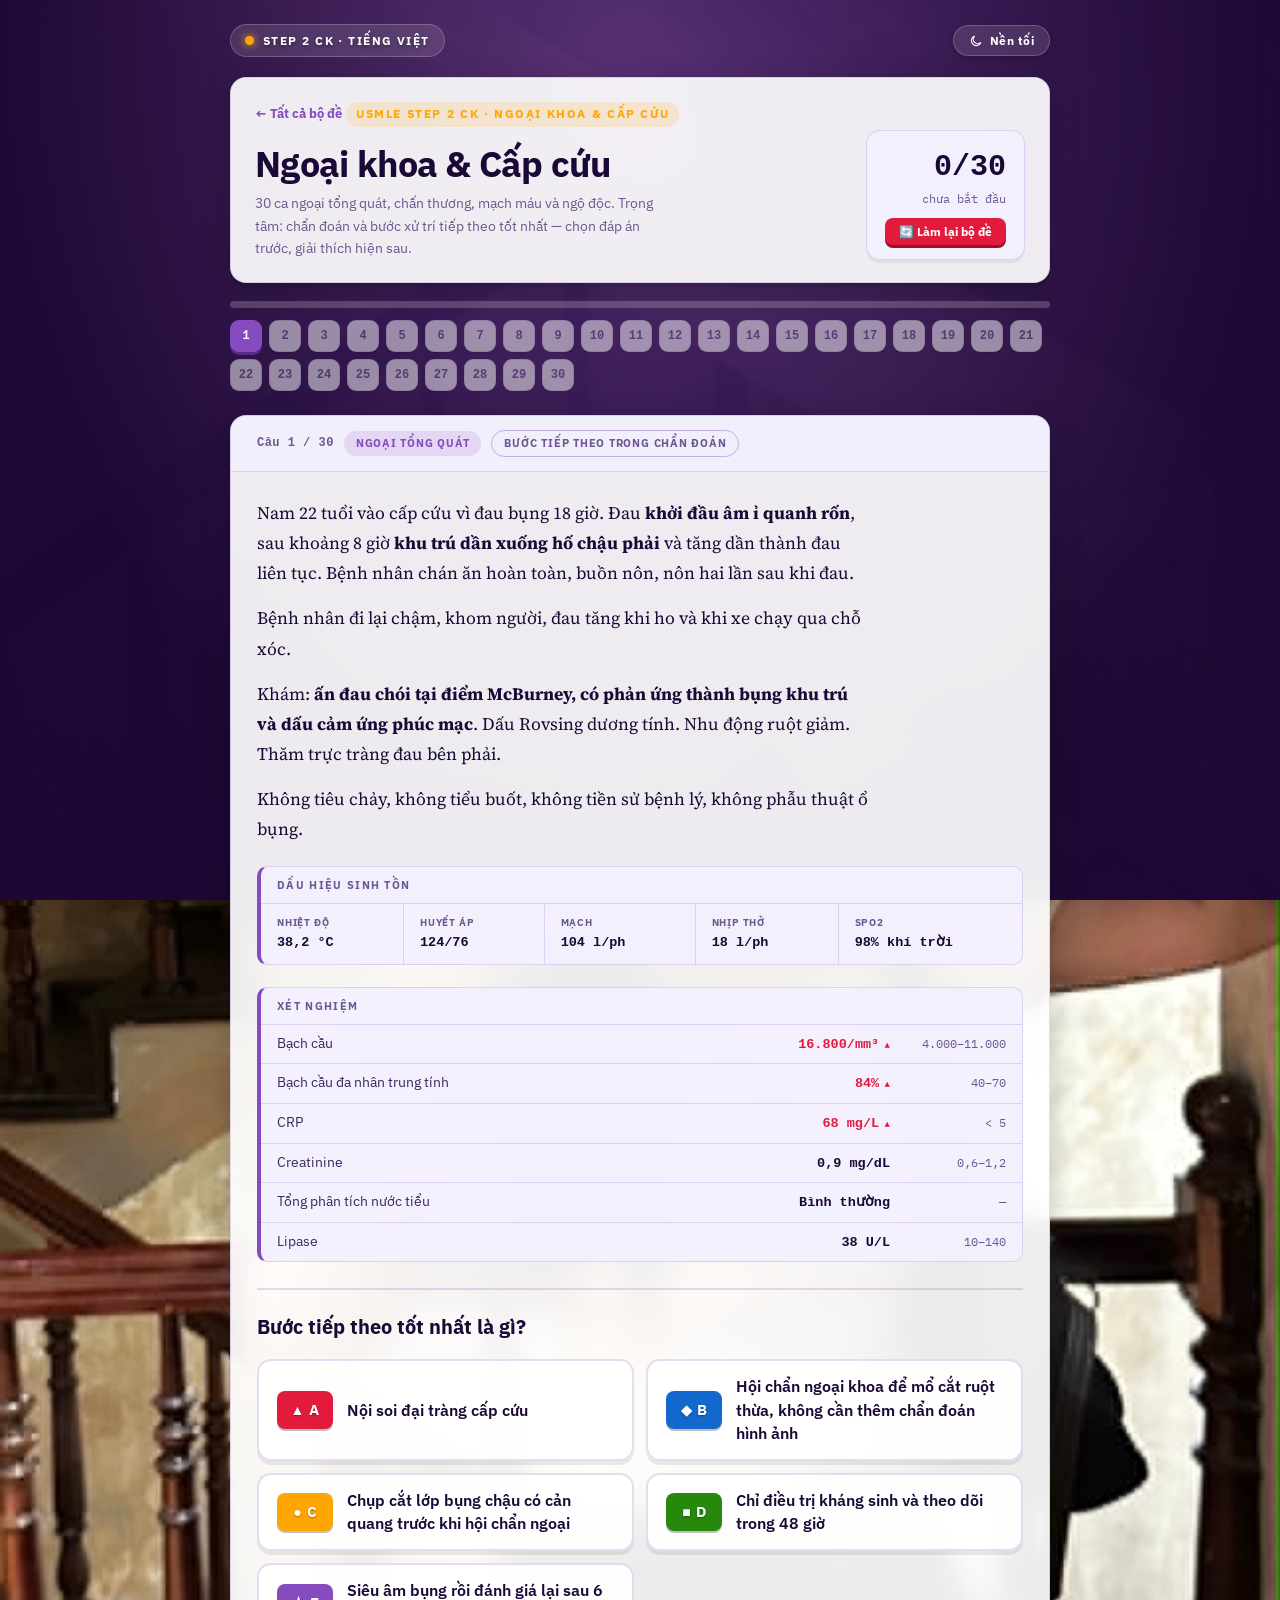
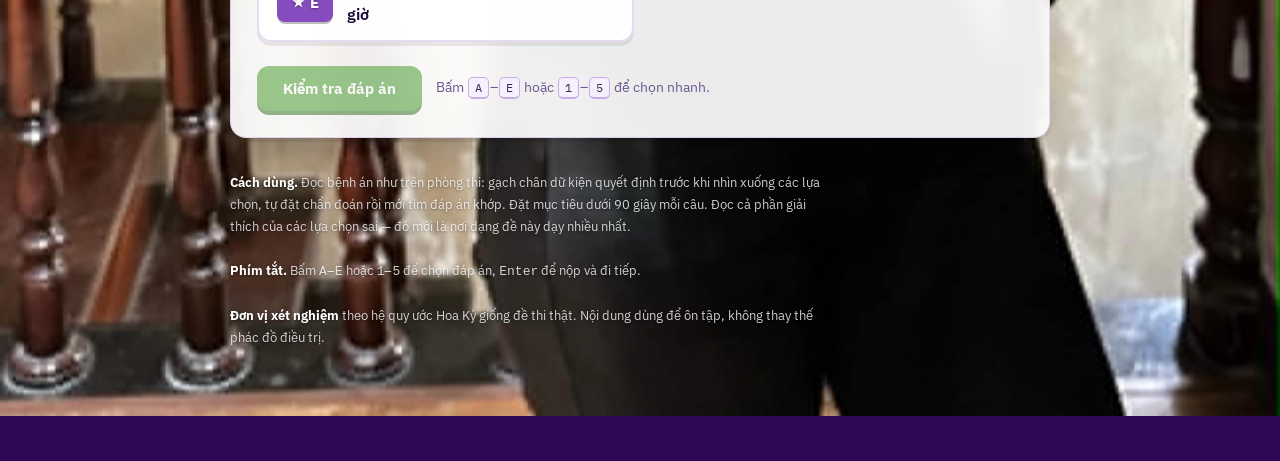
==== commit 23e44dd6: "Enhance Kahoot grid layout for choices and update cache busters to v=kahoot3" ====
--- a/ngoai-cap-cuu/index.html
+++ b/ngoai-cap-cuu/index.html
@@ -9,7 +9,7 @@
 <link rel="preconnect" href="https://fonts.googleapis.com">
 <link rel="preconnect" href="https://fonts.gstatic.com" crossorigin>
 <link rel="stylesheet" href="https://fonts.googleapis.com/css2?family=IBM+Plex+Mono:wght@400;500&family=IBM+Plex+Sans:wght@400;500;600&family=Source+Serif+4:opsz,wght@8..60,400;8..60,600&display=swap">
-<link rel="stylesheet" href="../assets/style.css?v=kahoot2">
+<link rel="stylesheet" href="../assets/style.css?v=kahoot3">
 <link rel="icon" href="data:image/svg+xml,<svg xmlns='http://www.w3.org/2000/svg' viewBox='0 0 100 100'><text y='.9em' font-size='90'>%F0%9F%A9%BA</text></svg>">
 <script>
   /* đặt giao diện trước khi vẽ để không bị nháy nền */
@@ -55,7 +55,7 @@
 </div>
 
 <script src="../sets/ngoai-cap-cuu.js"></script>
-<script src="../assets/quiz.js?v=kahoot2"></script>
-<script src="../assets/site.js?v=kahoot2"></script>
+<script src="../assets/quiz.js?v=kahoot3"></script>
+<script src="../assets/site.js?v=kahoot3"></script>
 </body>
 </html>
--- a/assets/style.css
+++ b/assets/style.css
@@ -335,67 +335,73 @@
 /* ---------- câu hỏi và lựa chọn kiểu Kahoot ---------- */
 .stem{
   margin:26px 0 18px; padding-top:22px;
-  border-top:1px solid var(--line);
-  font-family:var(--sans); font-size:19px; font-weight:700; line-height:1.45;
-  text-wrap:balance;
-}
-.choices{display:flex; flex-direction:column; gap:10px}
+  border-top:2px solid var(--line);
+  font-family:var(--sans); font-size:20px; font-weight:800; line-height:1.45;
+  text-wrap:balance; color:var(--ink);
+}
+.choices{
+  display:grid;
+  grid-template-columns:repeat(auto-fit,minmax(min(100%,340px),1fr));
+  gap:12px;
+  margin-top:14px;
+}
 .choice{
   display:flex; gap:14px; align-items:center;
+  min-height:64px;
   width:100%; text-align:left;
   padding:14px 18px;
   background:var(--surface);
   border:2px solid var(--line);
   border-radius:14px;
-  font-family:var(--sans); font-size:16px; line-height:1.45; color:var(--ink);
+  font-family:var(--sans); font-size:16px; font-weight:600; line-height:1.45; color:var(--ink);
   cursor:pointer;
-  box-shadow:0 3px 0 rgba(0,0,0,.08);
+  box-shadow:0 4px 0 rgba(0,0,0,.08);
   transition:border-color .15s ease, background .15s ease, transform .15s ease, box-shadow .15s ease;
 }
 .choice:hover:not(:disabled){
-  transform:translateY(-2px);
-  box-shadow:0 6px 14px rgba(0,0,0,.12);
+  transform:translateY(-3px) scale(1.01);
+  box-shadow:0 8px 18px rgba(0,0,0,.14);
 }
 .choice:active:not(:disabled){
-  transform:translateY(1px);
+  transform:translateY(2px);
   box-shadow:0 1px 0 rgba(0,0,0,.08);
 }
 
 .choice .k{
-  flex:0 0 auto; width:52px; height:34px;
-  display:inline-flex; align-items:center; justify-content:center; gap:4px;
+  flex:0 0 auto; width:56px; height:38px;
+  display:inline-flex; align-items:center; justify-content:center; gap:5px;
   border-radius:8px;
-  font-family:var(--sans); font-size:14px; font-weight:800; color:#FFFFFF;
-  box-shadow:0 2px 0 rgba(0,0,0,.2);
-  text-shadow:0 1px 2px rgba(0,0,0,.3);
-}
-.k-shape{font-style:normal; font-size:13px}
-.c-text{flex:1 1 auto; font-weight:500}
+  font-family:var(--sans); font-size:15px; font-weight:800; color:#FFFFFF;
+  box-shadow:0 2px 0 rgba(0,0,0,.25);
+  text-shadow:0 1px 2px rgba(0,0,0,.35);
+}
+.k-shape{font-style:normal; font-size:14px}
+.c-text{flex:1 1 auto; font-weight:600; word-break:break-word}
 
 /* Bảng màu Kahoot rực rỡ */
 .choice.k-c-0 .k{background:#E21B3C} /* Đỏ tam giác */
-.choice.k-c-0:hover:not(:disabled){border-color:#E21B3C; background:rgba(226,27,60,.06)}
-.choice.k-c-0[aria-pressed="true"]{border-color:#E21B3C; background:rgba(226,27,60,.14); box-shadow:0 0 0 3px rgba(226,27,60,.35)}
+.choice.k-c-0:hover:not(:disabled){border-color:#E21B3C; background:rgba(226,27,60,.08)}
+.choice.k-c-0[aria-pressed="true"]{border-color:#E21B3C; background:rgba(226,27,60,.16); box-shadow:0 0 0 3px rgba(226,27,60,.45)}
 
 .choice.k-c-1 .k{background:#1368CE} /* Xanh dương thoi */
-.choice.k-c-1:hover:not(:disabled){border-color:#1368CE; background:rgba(19,104,206,.06)}
-.choice.k-c-1[aria-pressed="true"]{border-color:#1368CE; background:rgba(19,104,206,.14); box-shadow:0 0 0 3px rgba(19,104,206,.35)}
+.choice.k-c-1:hover:not(:disabled){border-color:#1368CE; background:rgba(19,104,206,.08)}
+.choice.k-c-1[aria-pressed="true"]{border-color:#1368CE; background:rgba(19,104,206,.16); box-shadow:0 0 0 3px rgba(19,104,206,.45)}
 
 .choice.k-c-2 .k{background:#FFA602} /* Vàng tròn */
-.choice.k-c-2:hover:not(:disabled){border-color:#FFA602; background:rgba(255,166,2,.06)}
-.choice.k-c-2[aria-pressed="true"]{border-color:#FFA602; background:rgba(255,166,2,.14); box-shadow:0 0 0 3px rgba(255,166,2,.35)}
+.choice.k-c-2:hover:not(:disabled){border-color:#FFA602; background:rgba(255,166,2,.08)}
+.choice.k-c-2[aria-pressed="true"]{border-color:#FFA602; background:rgba(255,166,2,.16); box-shadow:0 0 0 3px rgba(255,166,2,.45)}
 
 .choice.k-c-3 .k{background:#26890C} /* Xanh lá vuông */
-.choice.k-c-3:hover:not(:disabled){border-color:#26890C; background:rgba(38,137,12,.06)}
-.choice.k-c-3[aria-pressed="true"]{border-color:#26890C; background:rgba(38,137,12,.14); box-shadow:0 0 0 3px rgba(38,137,12,.35)}
+.choice.k-c-3:hover:not(:disabled){border-color:#26890C; background:rgba(38,137,12,.08)}
+.choice.k-c-3[aria-pressed="true"]{border-color:#26890C; background:rgba(38,137,12,.16); box-shadow:0 0 0 3px rgba(38,137,12,.45)}
 
 .choice.k-c-4 .k{background:#864CBF} /* Tím sao */
-.choice.k-c-4:hover:not(:disabled){border-color:#864CBF; background:rgba(134,76,191,.06)}
-.choice.k-c-4[aria-pressed="true"]{border-color:#864CBF; background:rgba(134,76,191,.14); box-shadow:0 0 0 3px rgba(134,76,191,.35)}
+.choice.k-c-4:hover:not(:disabled){border-color:#864CBF; background:rgba(134,76,191,.08)}
+.choice.k-c-4[aria-pressed="true"]{border-color:#864CBF; background:rgba(134,76,191,.16); box-shadow:0 0 0 3px rgba(134,76,191,.45)}
 
 .choice:disabled{cursor:default; transform:none}
-.choice.is-correct{border-color:#26890C !important; background:var(--good-soft) !important; box-shadow:0 0 0 3px rgba(38,137,12,.4) !important}
-.choice.is-wrong{border-color:#E21B3C !important; background:var(--bad-soft) !important; box-shadow:0 0 0 3px rgba(226,27,60,.4) !important}
+.choice.is-correct{border-color:#26890C !important; background:var(--good-soft) !important; box-shadow:0 0 0 4px #26890C, 0 6px 16px rgba(38,137,12,.3) !important}
+.choice.is-wrong{border-color:#E21B3C !important; background:var(--bad-soft) !important; box-shadow:0 0 0 4px #E21B3C, 0 6px 16px rgba(226,27,60,.3) !important}
 .choice.is-muted{opacity:.45}
 
 .tag{
